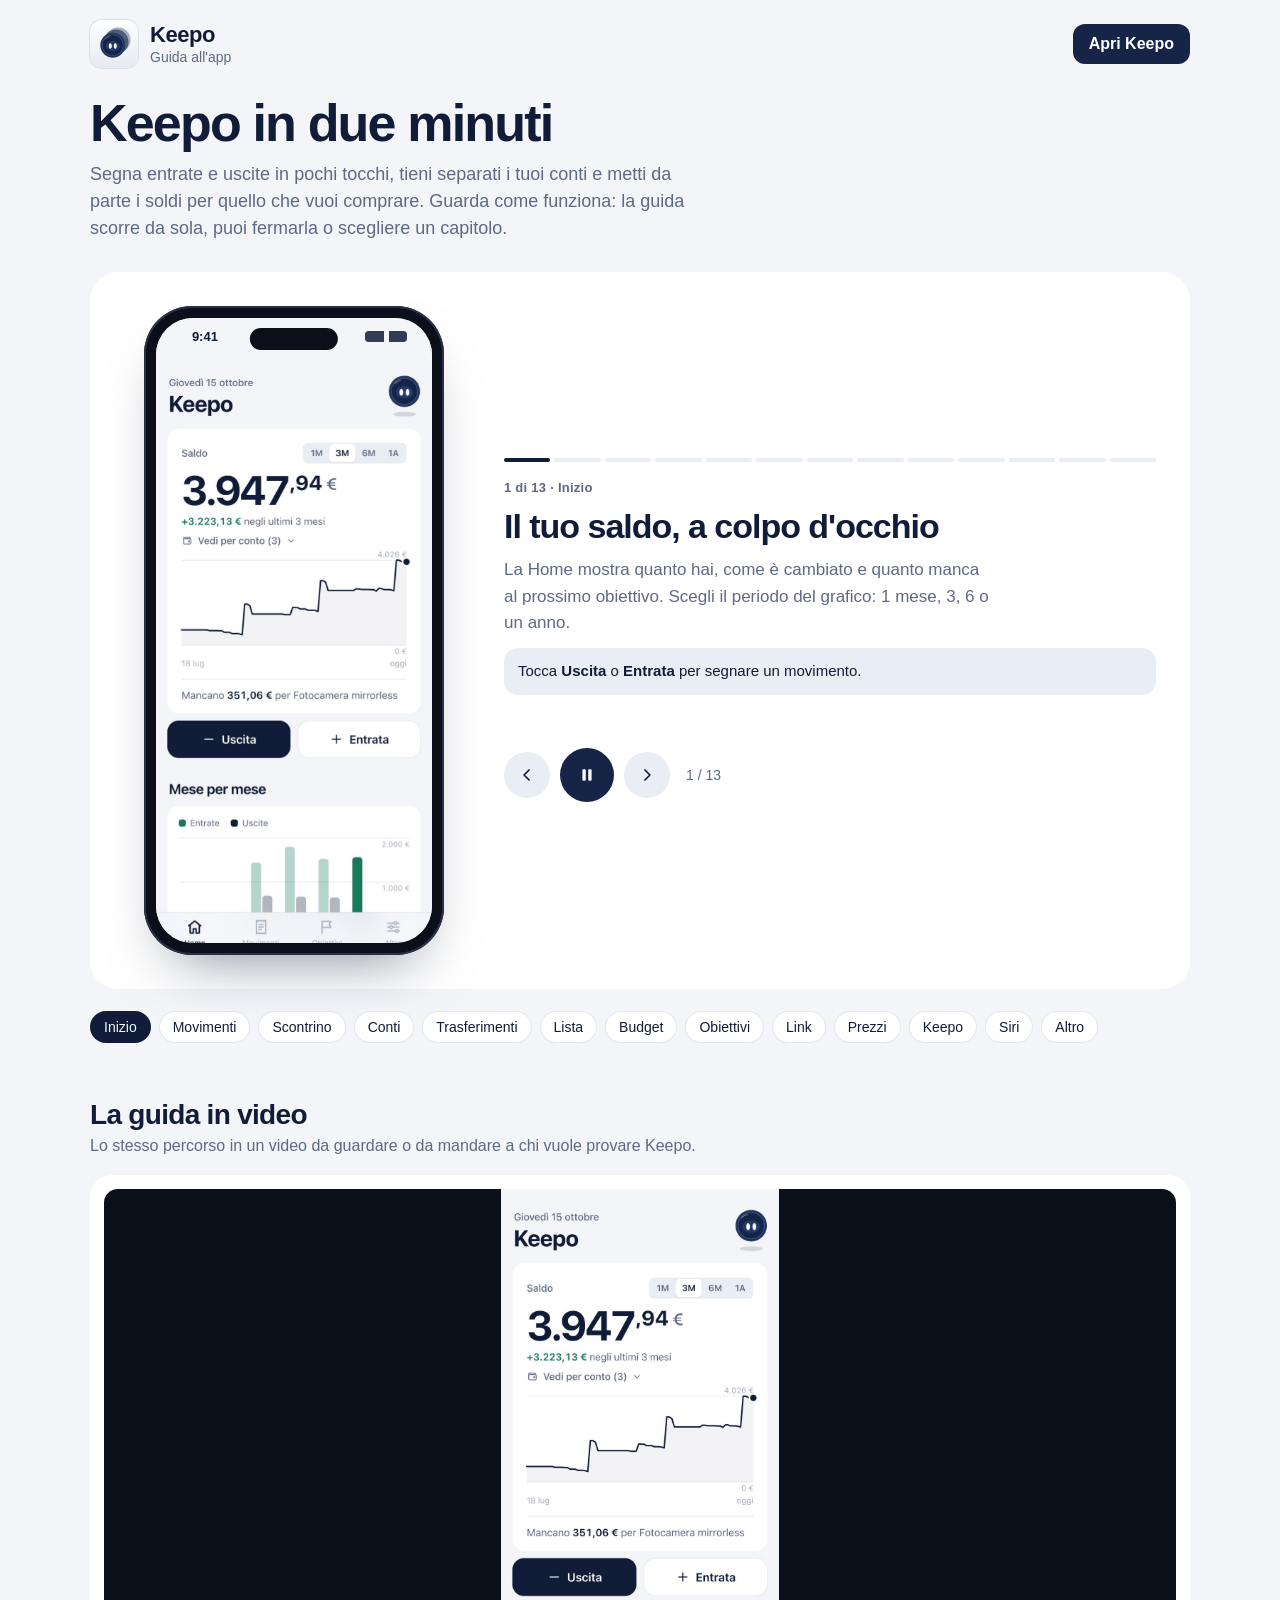
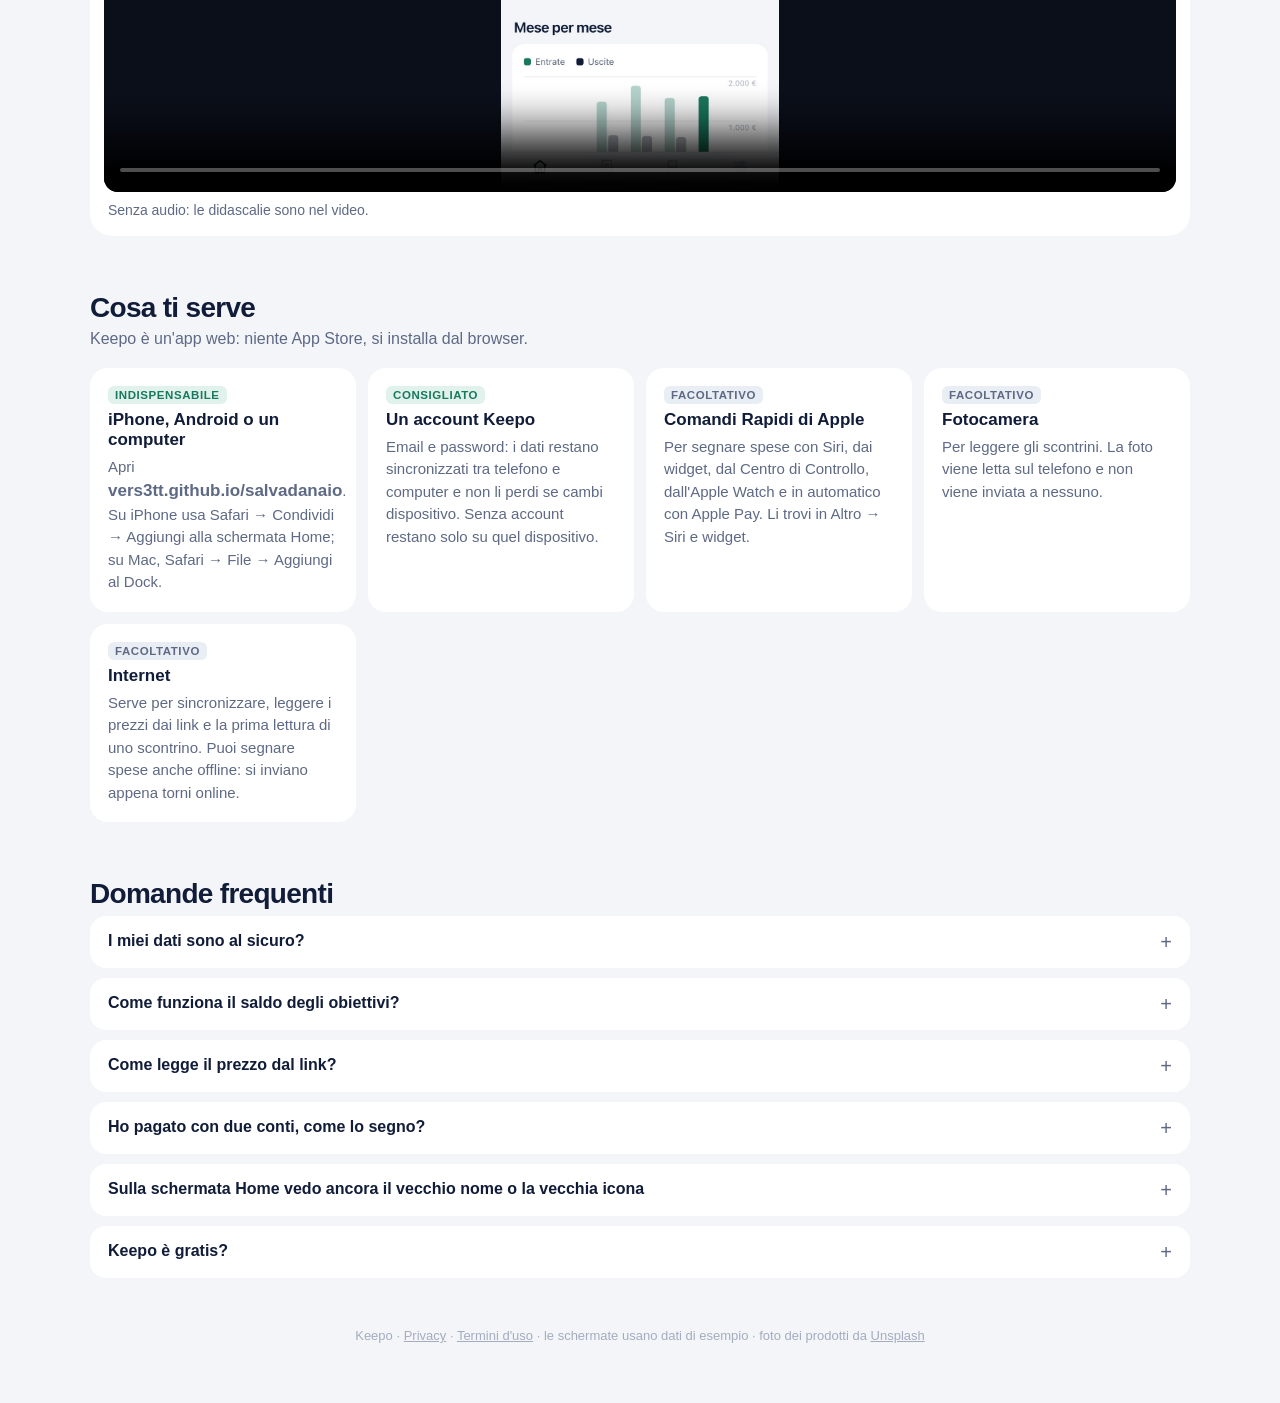
==== guida/index.html @ ecd93422 "Guida all'uso: pagina interattiva e video con schermate reali e foto prodotto scontornate; modalità " ====
<!doctype html>
<html lang="it">
<head>
<meta charset="utf-8">
<meta name="viewport" content="width=device-width,initial-scale=1,viewport-fit=cover">
<title>Guida a Keepo</title>
<meta name="description" content="Come usare Keepo: entrate e uscite in pochi tocchi, conti, obiettivi con il prezzo dal link, Siri e Apple Pay.">
<link rel="icon" type="image/png" href="../icons/icon-192.png">
<link rel="apple-touch-icon" href="../icons/apple-touch-icon.png">
<style>
/* Layout: a "video" player first (phone + caption + chapters), then requirements and FAQ.
   Same palette and type as the app: midnight navy on cool white, SF system font. */
:root{
  --bg:#F3F5F9; --card:#FFFFFF; --fill:#E9EDF4; --line:rgba(16,28,60,.1);
  --ink:#111C38; --ink2:#5E6984; --ink3:#A4ACBF; --navy:#162448; --green:#18795C; --green-soft:#E1F1EB;
  --font:-apple-system,BlinkMacSystemFont,"SF Pro Text","Segoe UI",Roboto,"Helvetica Neue",Arial,sans-serif;
  --font-d:-apple-system,BlinkMacSystemFont,"SF Pro Display","Segoe UI",Roboto,"Helvetica Neue",Arial,sans-serif;
  color-scheme:light;
}
@media (prefers-color-scheme:dark){:root:not([data-theme="light"]){
  --bg:#080D1A; --card:#121A2E; --fill:#1C2640; --line:rgba(200,215,255,.1);
  --ink:#EDF1FA; --ink2:#97A2BC; --ink3:#56617C; --green:#5CCBA3; --green-soft:rgba(92,203,163,.14); color-scheme:dark}}
:root[data-theme="dark"]{--bg:#080D1A;--card:#121A2E;--fill:#1C2640;--line:rgba(200,215,255,.1);--ink:#EDF1FA;--ink2:#97A2BC;--ink3:#56617C;--green:#5CCBA3;--green-soft:rgba(92,203,163,.14);color-scheme:dark}
*{box-sizing:border-box}
html,body{margin:0;background:var(--bg);color:var(--ink);font-family:var(--font);-webkit-font-smoothing:antialiased}
body{padding:calc(env(safe-area-inset-top,0px) + 20px) 16px 60px}
a{color:inherit}
button{font:inherit;color:inherit;border:0;background:none;cursor:pointer;padding:0}
:focus-visible{outline:2px solid var(--ink);outline-offset:3px;border-radius:6px}
.wrap{max-width:1100px;margin:0 auto}

header{display:flex;align-items:center;justify-content:space-between;gap:16px;margin-bottom:28px}
.brand{display:flex;align-items:center;gap:12px}
.brand img{width:48px;height:48px;border-radius:12px;box-shadow:0 0 0 1px var(--line)}
.brand b{display:block;font-family:var(--font-d);font-size:22px;letter-spacing:-.02em}
.brand span{color:var(--ink2);font-size:14px}
.open{background:var(--navy);color:#fff;border-radius:12px;padding:11px 16px;font-weight:600;text-decoration:none;white-space:nowrap}

h1{font-family:var(--font-d);font-size:clamp(32px,6vw,52px);letter-spacing:-.035em;line-height:1.05;margin:0 0 10px;text-wrap:balance}
.lead{color:var(--ink2);font-size:18px;max-width:60ch;margin:0 0 30px;line-height:1.5}

/* player */
.player{display:grid;grid-template-columns:minmax(0,340px) minmax(0,1fr);gap:40px;align-items:center;background:var(--card);border-radius:28px;padding:34px}
@media (max-width:820px){.player{grid-template-columns:1fr;gap:22px;padding:22px 16px}}
.phone{position:relative;width:100%;max-width:300px;margin:0 auto;aspect-ratio:390/844;border-radius:48px;background:#0B0F1A;padding:12px;box-shadow:0 30px 60px -30px rgba(10,20,50,.55),inset 0 0 0 2px #2A3045}
.screen{position:relative;width:100%;height:100%;border-radius:37px;overflow:hidden;background:var(--bg)}
.screen img{position:absolute;top:6%;left:0;width:100%;height:94%;object-fit:cover;object-position:top;opacity:0;transition:opacity .55s ease}
.sbar{position:absolute;top:0;left:0;right:0;height:6%;display:flex;align-items:center;justify-content:space-between;padding:0 9% 0 13%;font:600 13px/1 var(--font);color:#111C38;z-index:2;background:#F3F5F9}
.sbar i{width:42px;height:11px;background:linear-gradient(90deg,#111C38 0 46%,transparent 46% 56%,#111C38 56%);-webkit-mask:linear-gradient(#000 0 0);border-radius:3px;opacity:.85}
.screen img.on{opacity:1;animation:kb 6.5s ease-out both}
@keyframes kb{from{transform:scale(1.035)}to{transform:scale(1)}}
.notch{position:absolute;top:10px;left:50%;transform:translateX(-50%);width:32%;height:22px;border-radius:12px;background:#0B0F1A;z-index:3}
.tap{position:absolute;width:46px;height:46px;margin:-23px 0 0 -23px;border-radius:50%;z-index:4;pointer-events:none;opacity:0}
.tap.on{animation:tap 1.6s ease-out .9s 2}
.tap::before,.tap::after{content:"";position:absolute;inset:0;border-radius:50%}
.tap::before{background:rgba(255,255,255,.55);box-shadow:0 0 0 2px rgba(17,28,56,.65)}
.tap::after{box-shadow:0 0 0 2px rgba(17,28,56,.5);animation:inherit;animation-name:ring}
@keyframes tap{0%{opacity:0;transform:scale(1.4)}20%{opacity:1;transform:scale(.85)}55%{opacity:1;transform:scale(1)}100%{opacity:0;transform:scale(1)}}
@keyframes ring{0%,20%{transform:scale(1);opacity:0}40%{opacity:.9}100%{transform:scale(2.2);opacity:0}}

.side{display:grid;gap:18px;min-width:0}
.step-n{font-size:13px;font-weight:600;color:var(--ink2);letter-spacing:.02em}
.side h2{font-family:var(--font-d);font-size:clamp(24px,3.4vw,34px);letter-spacing:-.03em;margin:0;line-height:1.12;text-wrap:balance}
.side p{margin:0;color:var(--ink2);font-size:17px;line-height:1.55;max-width:52ch}
.side .how{background:var(--fill);border-radius:14px;padding:12px 14px;font-size:15px;color:var(--ink);line-height:1.5}
.side .how b{font-weight:600}
.caption{display:grid;gap:12px;min-height:250px;align-content:start}
.caption.fade{animation:cap .45s ease}
@keyframes cap{from{opacity:0;transform:translateY(8px)}}
.bars{display:grid;grid-auto-flow:column;gap:4px}
.bars button{height:4px;border-radius:2px;background:var(--fill);overflow:hidden;position:relative}
.bars button i{position:absolute;inset:0;background:var(--ink);transform-origin:left;transform:scaleX(0)}
.bars button.done i{transform:scaleX(1)}
.bars button.cur i{animation:fill var(--dur) linear forwards}
.paused .bars button.cur i{animation-play-state:paused}
@keyframes fill{to{transform:scaleX(1)}}
.ctrls{display:flex;gap:10px;align-items:center}
.ctrl{width:46px;height:46px;border-radius:50%;background:var(--fill);display:grid;place-items:center}
.ctrl.play{background:var(--navy);color:#fff;width:54px;height:54px}
.ctrl svg{width:20px;height:20px}
.ctrls span{color:var(--ink2);font-size:14px;margin-left:6px}

.chapters{display:flex;gap:8px;flex-wrap:wrap;margin-top:22px}
.chapters button{background:var(--card);border-radius:999px;padding:8px 14px;font-size:14px;font-weight:500;box-shadow:inset 0 0 0 1px var(--line)}
.chapters button[aria-current="true"]{background:var(--ink);color:var(--bg);box-shadow:none}

section{margin-top:56px}
section h3{font-family:var(--font-d);font-size:28px;letter-spacing:-.025em;margin:0 0 6px}
section .sub{color:var(--ink2);margin:0 0 20px;font-size:16px}
.needs{display:grid;grid-template-columns:repeat(auto-fill,minmax(240px,1fr));gap:12px}
.need{background:var(--card);border-radius:18px;padding:18px;display:grid;gap:6px;align-content:start}
.need .tag{justify-self:start;font-size:11.5px;font-weight:700;letter-spacing:.05em;text-transform:uppercase;color:var(--ink2);background:var(--fill);border-radius:6px;padding:3px 7px}
.need .tag.ok{color:var(--green);background:var(--green-soft)}
.need b{font-size:17px}
.need p{margin:0;color:var(--ink2);font-size:15px;line-height:1.5}
.video{background:var(--card);border-radius:22px;padding:14px;display:grid;gap:10px}
.video video{width:100%;border-radius:14px;background:#0B0F1A;aspect-ratio:16/9}
.video p{margin:0 4px 4px;color:var(--ink2);font-size:14px}
details{background:var(--card);border-radius:16px;padding:16px 18px;margin-bottom:10px}
summary{cursor:pointer;font-weight:600;font-size:16px;list-style:none;display:flex;justify-content:space-between;gap:12px}
summary::after{content:"+";color:var(--ink2);font-weight:400;font-size:20px;line-height:1}
details[open] summary::after{content:"−"}
details p{margin:10px 0 0;color:var(--ink2);line-height:1.55;font-size:15.5px}
footer{margin-top:50px;color:var(--ink3);font-size:13px;text-align:center}
@media (prefers-reduced-motion:reduce){.screen img.on,.tap.on,.caption.fade{animation:none}.bars button.cur i{animation:none;transform:scaleX(1)}}
</style>
</head>
<body>
<div class="wrap">
  <header>
    <div class="brand"><img src="../icons/icon-192.png" alt=""><div><b>Keepo</b><span>Guida all'app</span></div></div>
    <a class="open" href="../">Apri Keepo</a>
  </header>

  <h1>Keepo in due minuti</h1>
  <p class="lead">Segna entrate e uscite in pochi tocchi, tieni separati i tuoi conti e metti da parte i soldi per quello che vuoi comprare. Guarda come funziona: la guida scorre da sola, puoi fermarla o scegliere un capitolo.</p>

  <div class="player" id="player">
    <div class="phone" aria-hidden="true"><div class="screen" id="screen"><div class="sbar"><span>9:41</span><i></i></div><div class="notch"></div><span class="tap" id="tap"></span></div></div>
    <div class="side">
      <div class="bars" id="bars"></div>
      <div class="caption" id="caption" aria-live="polite"></div>
      <div class="ctrls">
        <button class="ctrl" id="prev" aria-label="Passo precedente"><svg viewBox="0 0 24 24" fill="none" stroke="currentColor" stroke-width="2" stroke-linecap="round" stroke-linejoin="round"><path d="m14.5 6-6 6 6 6"/></svg></button>
        <button class="ctrl play" id="play" aria-label="Pausa"></button>
        <button class="ctrl" id="next" aria-label="Passo successivo"><svg viewBox="0 0 24 24" fill="none" stroke="currentColor" stroke-width="2" stroke-linecap="round" stroke-linejoin="round"><path d="m9.5 6 6 6-6 6"/></svg></button>
        <span id="count"></span>
      </div>
    </div>
  </div>
  <div class="chapters" id="chapters"></div>

  <section id="video-sec" hidden>
    <h3>La guida in video</h3>
    <p class="sub">Lo stesso percorso in un video da guardare o da mandare a chi vuole provare Keepo.</p>
    <div class="video"><video id="video" controls preload="metadata" playsinline poster="img/home.jpg"></video><p>Senza audio: le didascalie sono nel video.</p></div>
  </section>

  <section>
    <h3>Cosa ti serve</h3>
    <p class="sub">Keepo è un'app web: niente App Store, si installa dal browser.</p>
    <div class="needs">
      <div class="need"><span class="tag ok">Indispensabile</span><b>iPhone, Android o un computer</b><p>Apri <b>vers3tt.github.io/salvadanaio</b>. Su iPhone usa Safari → Condividi → Aggiungi alla schermata Home; su Mac, Safari → File → Aggiungi al Dock.</p></div>
      <div class="need"><span class="tag ok">Consigliato</span><b>Un account Keepo</b><p>Email e password: i dati restano sincronizzati tra telefono e computer e non li perdi se cambi dispositivo. Senza account restano solo su quel dispositivo.</p></div>
      <div class="need"><span class="tag">Facoltativo</span><b>Comandi Rapidi di Apple</b><p>Per segnare spese con Siri, dai widget, dal Centro di Controllo, dall'Apple Watch e in automatico con Apple Pay. Li trovi in Altro → Siri e widget.</p></div>
      <div class="need"><span class="tag">Facoltativo</span><b>Fotocamera</b><p>Per leggere gli scontrini. La foto viene letta sul telefono e non viene inviata a nessuno.</p></div>
      <div class="need"><span class="tag">Facoltativo</span><b>Internet</b><p>Serve per sincronizzare, leggere i prezzi dai link e la prima lettura di uno scontrino. Puoi segnare spese anche offline: si inviano appena torni online.</p></div>
    </div>
  </section>

  <section>
    <h3>Domande frequenti</h3>
    <details><summary>I miei dati sono al sicuro?</summary><p>Ogni account vede solo i propri dati: le regole del database lo impediscono a chiunque altro. Keepo non si collega alla tua banca e non chiede dati della carta. Puoi esportare un backup o eliminare l'account in qualsiasi momento da Altro.</p></details>
    <details><summary>Come funziona il saldo degli obiettivi?</summary><p>Tutto il saldo conta per ogni obiettivo: se hai 300 € e un obiettivo da 279 €, è raggiunto. Quando premi "L'ho comprato" Keepo segna l'uscita (anche divisa tra più conti) e gli altri obiettivi si aggiornano.</p></details>
    <details><summary>Come legge il prezzo dal link?</summary><p>Quando incolli il link di un prodotto Keepo apre la pagina e legge prezzo, nome e foto. Poi la ricontrolla ogni mattina e costruisce il grafico: ti dice quando il prezzo è il più basso visto. Alcuni siti bloccano la lettura automatica: in quel caso lo scrivi tu.</p></details>
    <details><summary>Ho pagato con due conti, come lo segno?</summary><p>Apri il movimento e tocca "Dividi tra più conti": scrivi quanto è uscito da ogni conto, il resto va da solo senza conto. Per spostare soldi tra conti (es. una ricarica di Hype) usa "Sposta tra conti": non conta come entrata o uscita.</p></details>
    <details><summary>Sulla schermata Home vedo ancora il vecchio nome o la vecchia icona</summary><p>iOS non aggiorna nome e icona delle app web. Elimina l'app dalla schermata Home e aggiungila di nuovo da Safari: se hai un account, i dati restano.</p></details>
    <details><summary>Keepo è gratis?</summary><p>Sì. In futuro alcune funzioni avanzate, come il collegamento automatico dei conti bancari, potrebbero far parte di un abbonamento Premium facoltativo. Quello che usi oggi resta gratuito.</p></details>
  </section>

  <footer>Keepo · <a href="../privacy.html">Privacy</a> · <a href="../termini.html">Termini d'uso</a> · le schermate usano dati di esempio · foto dei prodotti da <a href="https://unsplash.com/it/licenza">Unsplash</a></footer>
</div>

<script>
(() => {
  // x,y = where the tap animation points, in % of the screen (null = no tap)
  const STEPS = [
    { img: "home", ch: "Inizio", t: "Il tuo saldo, a colpo d'occhio", d: "La Home mostra quanto hai, come è cambiato e quanto manca al prossimo obiettivo. Scegli il periodo del grafico: 1 mese, 3, 6 o un anno.", how: "Tocca <b>Uscita</b> o <b>Entrata</b> per segnare un movimento.", x: 27, y: 64 },
    { img: "uscita", ch: "Movimenti", t: "Una spesa in tre tocchi", d: "Scrivi l'importo con il tastierino, scegli la categoria e il conto. Keepo ti dice anche quanto lavoro ti costa.", how: "Importo → <b>categoria</b> → <b>Aggiungi uscita</b>. Con <b>Ripeti</b> la rendi mensile (affitto, abbonamenti).", x: 12, y: 33.5 },
    { img: "scontrino", ch: "Scontrino", t: "Oppure fotografa lo scontrino", d: "Keepo legge totale, negozio, data e indovina la categoria. La lettura avviene sul telefono: la foto non va da nessuna parte.", how: "Nel pannello del movimento tocca <b>Scontrino</b>, in alto a destra.", x: 86, y: 5.5 },
    { img: "conti", ch: "Conti", t: "Ogni conto con il suo saldo", d: "Conto corrente, Hype, Revolut, contanti: assegna ogni movimento a un conto e vedi quanto c'è su ognuno.", how: "In Home tocca <b>Vedi per conto</b>. I conti si creano in Altro → <b>Conti</b>.", x: 22, y: 31 },
    { img: "trasferimento", ch: "Trasferimenti", t: "Sposta soldi tra conti", d: "Una ricarica da conto corrente a Hype non è né un'entrata né un'uscita: il totale non cambia e i grafici restano puliti.", how: "Vedi per conto → <b>Sposta tra conti</b>. Se un acquisto l'hai pagato con due conti, aprilo e tocca <b>Dividi tra più conti</b>.", x: null },
    { img: "movimenti", ch: "Lista", t: "Tutto in ordine, mese per mese", d: "Cerca per nota o categoria, filtra entrate, uscite e singoli conti. Tocca un movimento per modificarlo.", how: "Scheda <b>Movimenti</b>, in basso.", x: 77, y: 27 },
    { img: "budget", ch: "Budget", t: "Dove vanno i soldi", d: "Le spese del mese divise per categoria. Con un budget Keepo ti avvisa all'80% e quando lo superi.", how: "Tocca <b>Budget</b> per impostare un tetto di spesa al mese.", x: 50, y: 46 },
    { img: "obiettivi", ch: "Obiettivi", t: "Metti da parte per ciò che vuoi", d: "Ogni obiettivo si confronta con tutto il tuo saldo. Vedi la percentuale, quanto ti costa in giorni di lavoro e la data da rispettare.", how: "Scheda <b>Obiettivi</b> → <b>+</b>.", x: 24, y: 20 },
    { img: "nuovoobiettivo", ch: "Link", t: "Incolla il link, al resto pensa Keepo", d: "Da Amazon e da molti negozi Keepo legge prezzo, nome e foto del prodotto. Tu controlli e salvi.", how: "Nuovo obiettivo → incolla il <b>link al prodotto</b>.", x: 50, y: 35 },
    { img: "prezzo", ch: "Prezzi", t: "Compra al momento giusto", d: "Ogni mattina Keepo ricontrolla il prezzo e disegna il grafico: ti dice quando è il più basso visto o se conviene aspettare.", how: "Apri l'obiettivo e guarda il riquadro <b>Prezzo</b>. Con <b>L'ho comprato</b> segni l'acquisto.", x: 62, y: 45 },
    { img: "keepo", ch: "Keepo", t: "Keepo ti tiene d'occhio", d: "La moneta in alto ti dice le cose importanti: budget quasi finiti, prezzi in calo, quanto manca a un obiettivo, i pagamenti in arrivo.", how: "Tocca <b>Keepo</b>, poi il fumetto per il messaggio successivo.", x: 89, y: 6 },
    { img: "siri", ch: "Siri", t: "Con Siri, i widget e Apple Pay", d: "\"Ehi Siri, Uscita Keepo\", un widget sulla schermata Home, il Centro di Controllo, l'Apple Watch. E ogni pagamento Apple Pay segnato da solo.", how: "Altro → <b>Siri, widget e Comandi Rapidi</b>: genera il codice e aggiungi i comandi.", x: 50, y: 34.5 },
    { img: "altro", ch: "Altro", t: "Il resto è in Altro", d: "Conti, budget, movimenti ricorrenti, quanto ti costa davvero, backup e le novità in arrivo: tocca Mi interessa su quelle che vuoi.", how: "Scheda <b>Altro</b>, in basso a destra.", x: null }
  ];
  const DUR = 7000;
  const $ = s => document.querySelector(s);
  const screen = $("#screen"), tap = $("#tap"), bars = $("#bars"), cap = $("#caption"), player = $("#player");
  let i = 0, playing = !matchMedia("(prefers-reduced-motion: reduce)").matches, timer = null, started = 0, elapsed = 0;

  STEPS.forEach((s, k) => {
    const im = new Image(); im.src = `img/${s.img}.jpg`; im.alt = ""; im.decoding = "async"; screen.insertBefore(im, tap); s.el = im;
    bars.insertAdjacentHTML("beforeend", `<button aria-label="Passo ${k + 1}: ${s.t}"><i></i></button>`);
  });
  $("#chapters").innerHTML = STEPS.map((s, k) => `<button data-k="${k}">${s.ch}</button>`).join("");
  document.documentElement.style.setProperty("--dur", DUR + "ms");

  const icons = { play: '<svg viewBox="0 0 24 24" fill="currentColor"><path d="M8 5.5v13l11-6.5z"/></svg>', pause: '<svg viewBox="0 0 24 24" fill="currentColor"><rect x="6.5" y="5" width="4" height="14" rx="1.2"/><rect x="13.5" y="5" width="4" height="14" rx="1.2"/></svg>' };
  function show(k, fromUser) {
    i = (k + STEPS.length) % STEPS.length; const s = STEPS[i];
    STEPS.forEach((x, n) => x.el.classList.toggle("on", n === i));
    [...bars.children].forEach((b, n) => { b.className = n < i ? "done" : n === i ? "cur" : ""; const c = b.firstChild; c.style.animation = "none"; void c.offsetWidth; c.style.animation = ""; });
    tap.classList.remove("on");
    if (s.x != null) { tap.style.left = s.x + "%"; tap.style.top = s.y + "%"; void tap.offsetWidth; tap.classList.add("on"); }
    cap.innerHTML = `<span class="step-n">${i + 1} di ${STEPS.length} · ${s.ch}</span><h2>${s.t}</h2><p>${s.d}</p><div class="how">${s.how}</div>`;
    cap.classList.remove("fade"); void cap.offsetWidth; cap.classList.add("fade");
    $("#count").textContent = `${i + 1} / ${STEPS.length}`;
    document.querySelectorAll("#chapters button").forEach((b, n) => b.setAttribute("aria-current", n === i));
    elapsed = 0; schedule();
  }
  function schedule() {
    clearTimeout(timer);
    if (!playing) return;
    started = Date.now();
    timer = setTimeout(() => show(i + 1), DUR - elapsed);
  }
  function setPlaying(p) {
    if (!p && playing) elapsed += Date.now() - started;
    playing = p; player.classList.toggle("paused", !p);
    $("#play").innerHTML = p ? icons.pause : icons.play; $("#play").setAttribute("aria-label", p ? "Pausa" : "Riproduci");
    schedule();
  }
  $("#play").onclick = () => setPlaying(!playing);
  $("#next").onclick = () => show(i + 1, true);
  $("#prev").onclick = () => show(i - 1, true);
  bars.onclick = e => { const b = e.target.closest("button"); if (b) show([...bars.children].indexOf(b), true); };
  $("#chapters").onclick = e => { const b = e.target.closest("[data-k]"); if (b) { show(+b.dataset.k, true); player.scrollIntoView({ behavior: "smooth", block: "center" }); } };
  document.addEventListener("keydown", e => { if (e.key === "ArrowRight") show(i + 1, true); if (e.key === "ArrowLeft") show(i - 1, true); if (e.key === " " && e.target === document.body) { e.preventDefault(); setPlaying(!playing); } });
  document.addEventListener("visibilitychange", () => { if (document.hidden && playing) setPlaying(false); });
  setPlaying(playing); show(0);

  // the MP4 version, when it is published next to this page
  fetch("keepo-guida.mp4", { method: "HEAD" }).then(r => { if (r.ok) { $("#video").src = "keepo-guida.mp4"; $("#video-sec").hidden = false; } }).catch(() => {});
})();
</script>
</body>
</html>
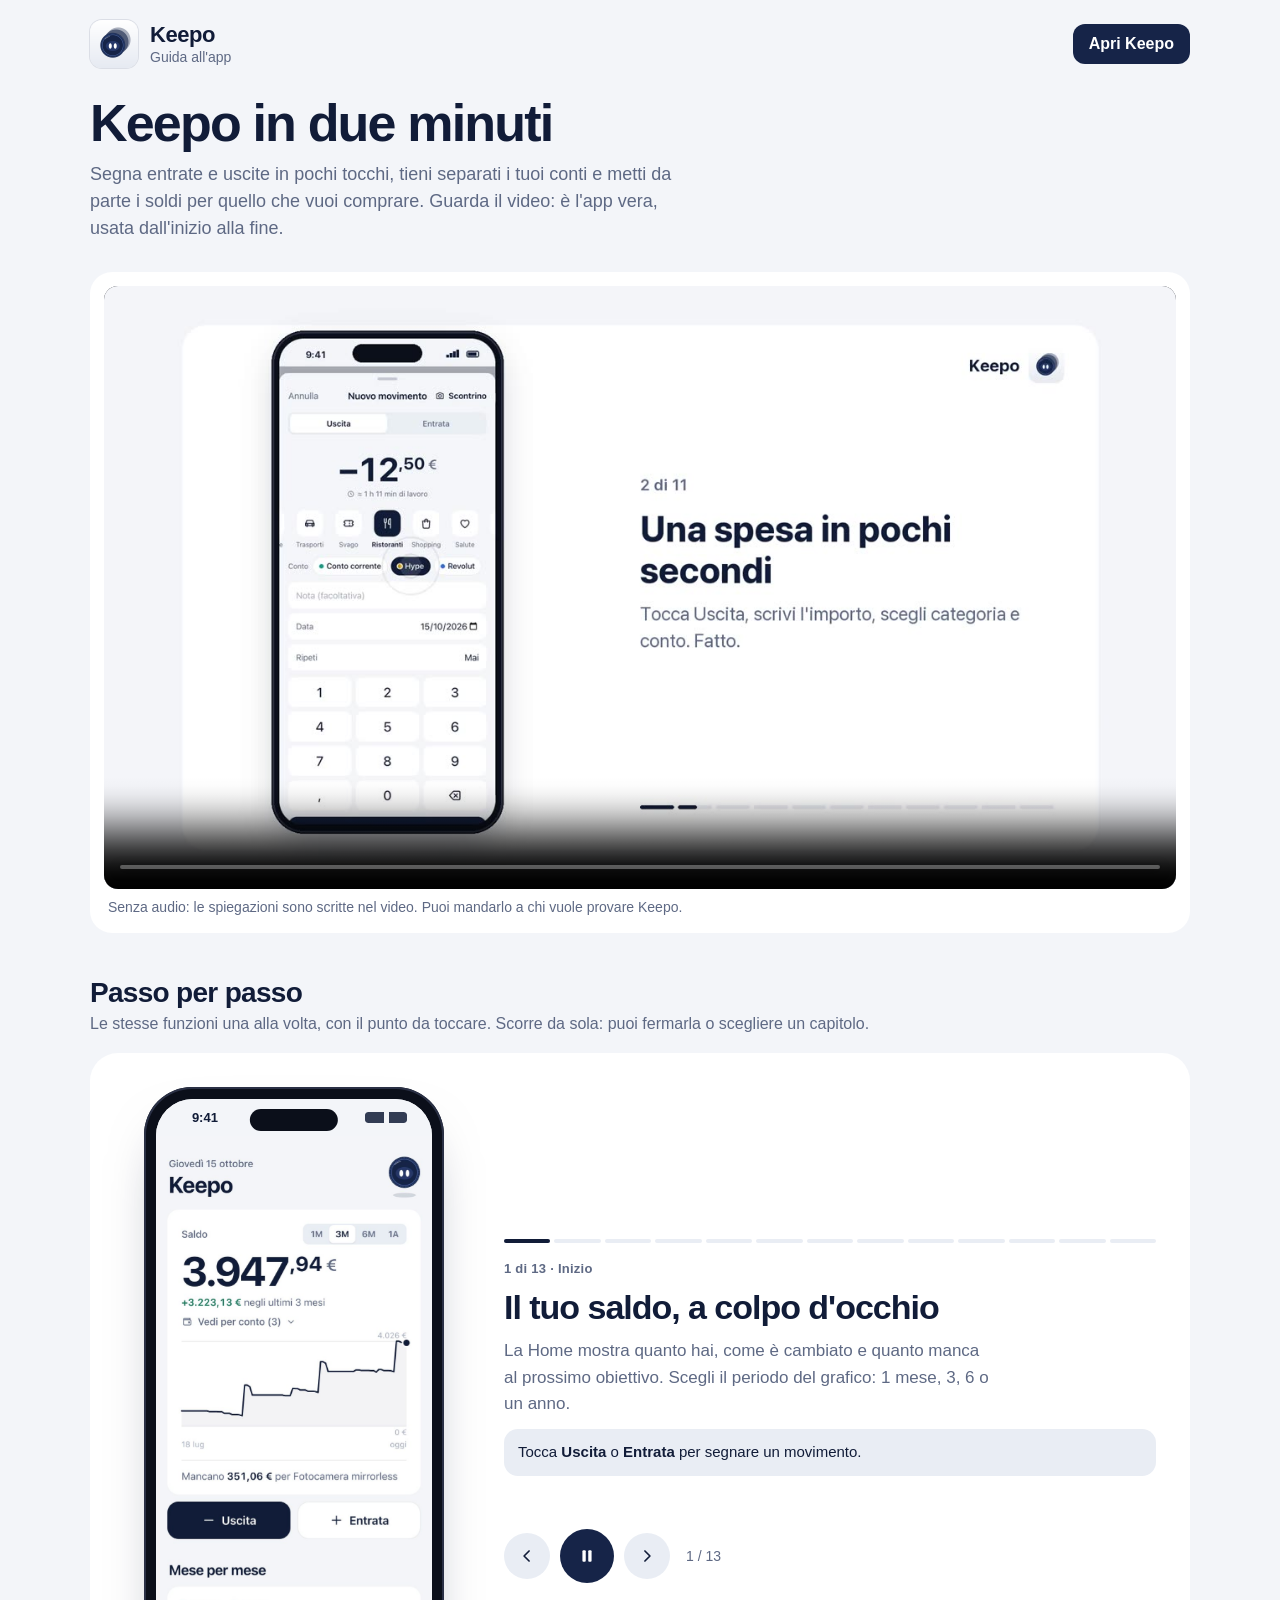
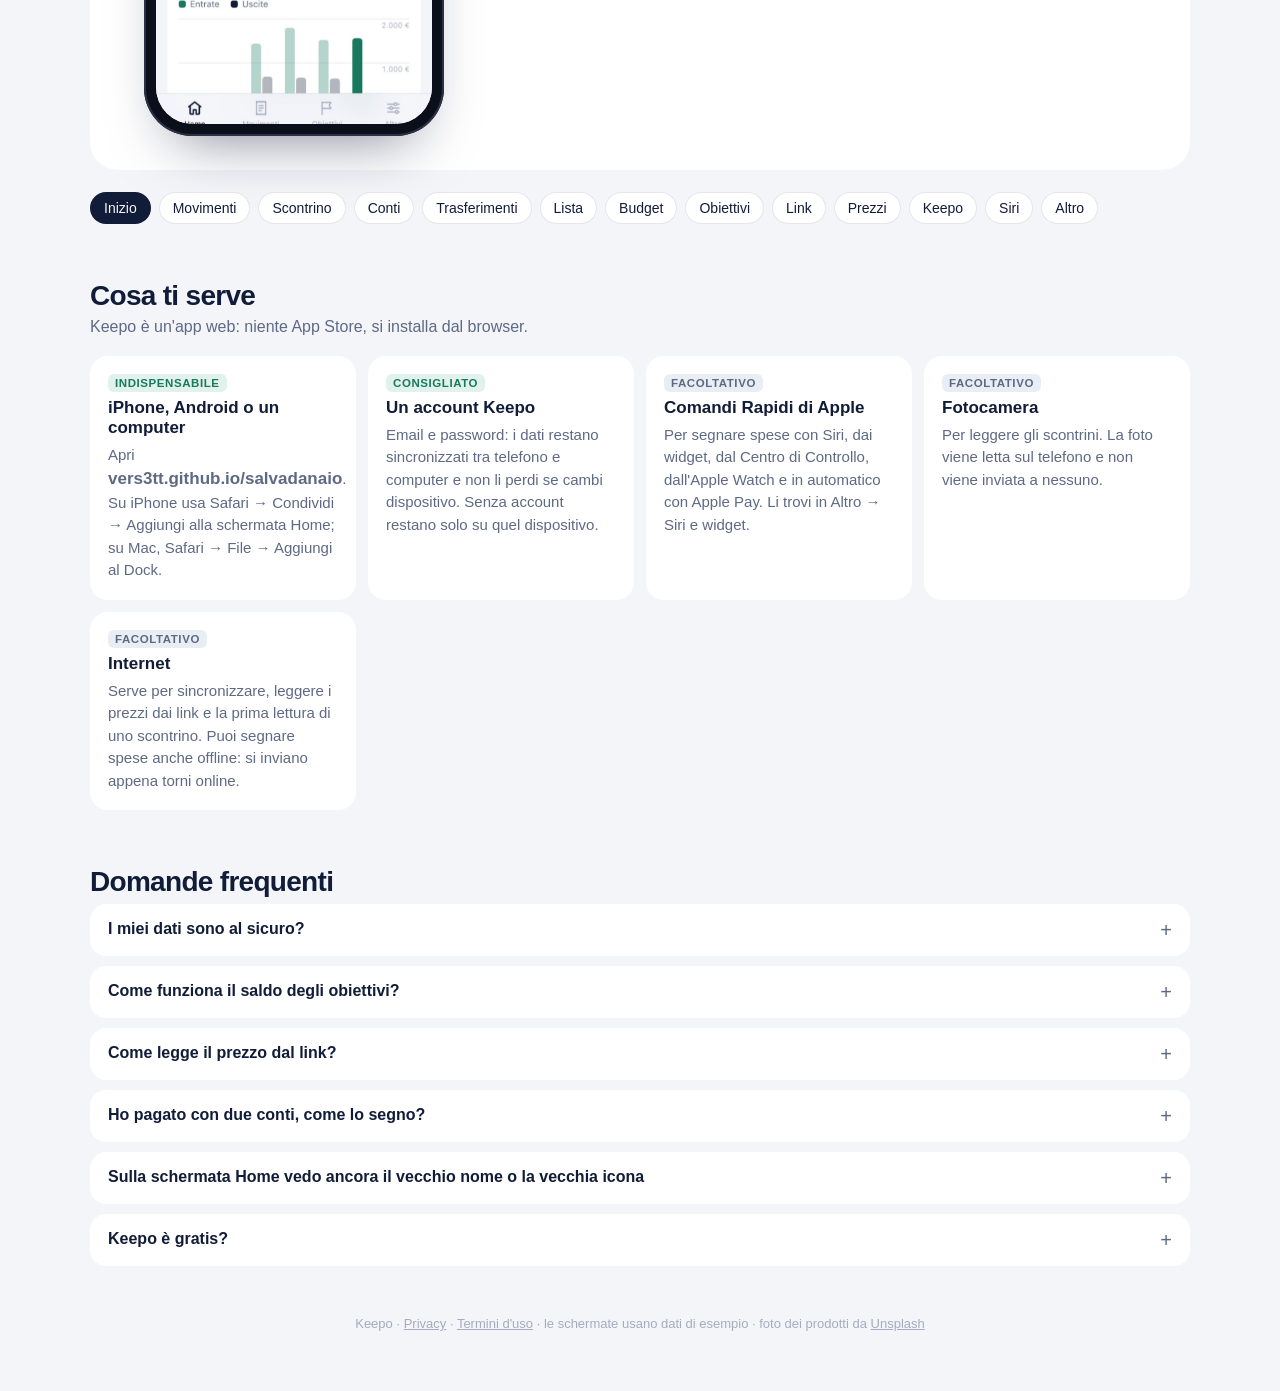
==== commit 39cb535b: "Video guida: registrazione continua dell'app vera (tocchi, digitazione, scorrimenti) al posto delle " ====
--- a/guida/index.html
+++ b/guida/index.html
@@ -8,7 +8,7 @@
 <link rel="icon" type="image/png" href="../icons/icon-192.png">
 <link rel="apple-touch-icon" href="../icons/apple-touch-icon.png">
 <style>
-/* Layout: a "video" player first (phone + caption + chapters), then requirements and FAQ.
+/* Layout: the recorded video first, then a step-by-step player (phone + caption + chapters), then requirements and FAQ.
    Same palette and type as the app: midnight navy on cool white, SF system font. */
 :root{
   --bg:#F3F5F9; --card:#FFFFFF; --fill:#E9EDF4; --line:rgba(16,28,60,.1);
@@ -113,7 +113,16 @@
   </header>
 
   <h1>Keepo in due minuti</h1>
-  <p class="lead">Segna entrate e uscite in pochi tocchi, tieni separati i tuoi conti e metti da parte i soldi per quello che vuoi comprare. Guarda come funziona: la guida scorre da sola, puoi fermarla o scegliere un capitolo.</p>
+  <p class="lead">Segna entrate e uscite in pochi tocchi, tieni separati i tuoi conti e metti da parte i soldi per quello che vuoi comprare. Guarda il video: è l'app vera, usata dall'inizio alla fine.</p>
+
+  <section id="video-sec" style="margin-top:0">
+    <div class="video"><video id="video" src="keepo-guida.mp4" controls preload="metadata" playsinline poster="img/video-poster.jpg"></video><p>Senza audio: le spiegazioni sono scritte nel video. Puoi mandarlo a chi vuole provare Keepo.</p></div>
+  </section>
+
+  <section style="margin-top:44px">
+    <h3>Passo per passo</h3>
+    <p class="sub">Le stesse funzioni una alla volta, con il punto da toccare. Scorre da sola: puoi fermarla o scegliere un capitolo.</p>
+  </section>
 
   <div class="player" id="player">
     <div class="phone" aria-hidden="true"><div class="screen" id="screen"><div class="sbar"><span>9:41</span><i></i></div><div class="notch"></div><span class="tap" id="tap"></span></div></div>
@@ -129,12 +138,6 @@
     </div>
   </div>
   <div class="chapters" id="chapters"></div>
-
-  <section id="video-sec" hidden>
-    <h3>La guida in video</h3>
-    <p class="sub">Lo stesso percorso in un video da guardare o da mandare a chi vuole provare Keepo.</p>
-    <div class="video"><video id="video" controls preload="metadata" playsinline poster="img/home.jpg"></video><p>Senza audio: le didascalie sono nel video.</p></div>
-  </section>
 
   <section>
     <h3>Cosa ti serve</h3>
@@ -226,7 +229,6 @@
   setPlaying(playing); show(0);
 
   // the MP4 version, when it is published next to this page
-  fetch("keepo-guida.mp4", { method: "HEAD" }).then(r => { if (r.ok) { $("#video").src = "keepo-guida.mp4"; $("#video-sec").hidden = false; } }).catch(() => {});
 })();
 </script>
 </body>
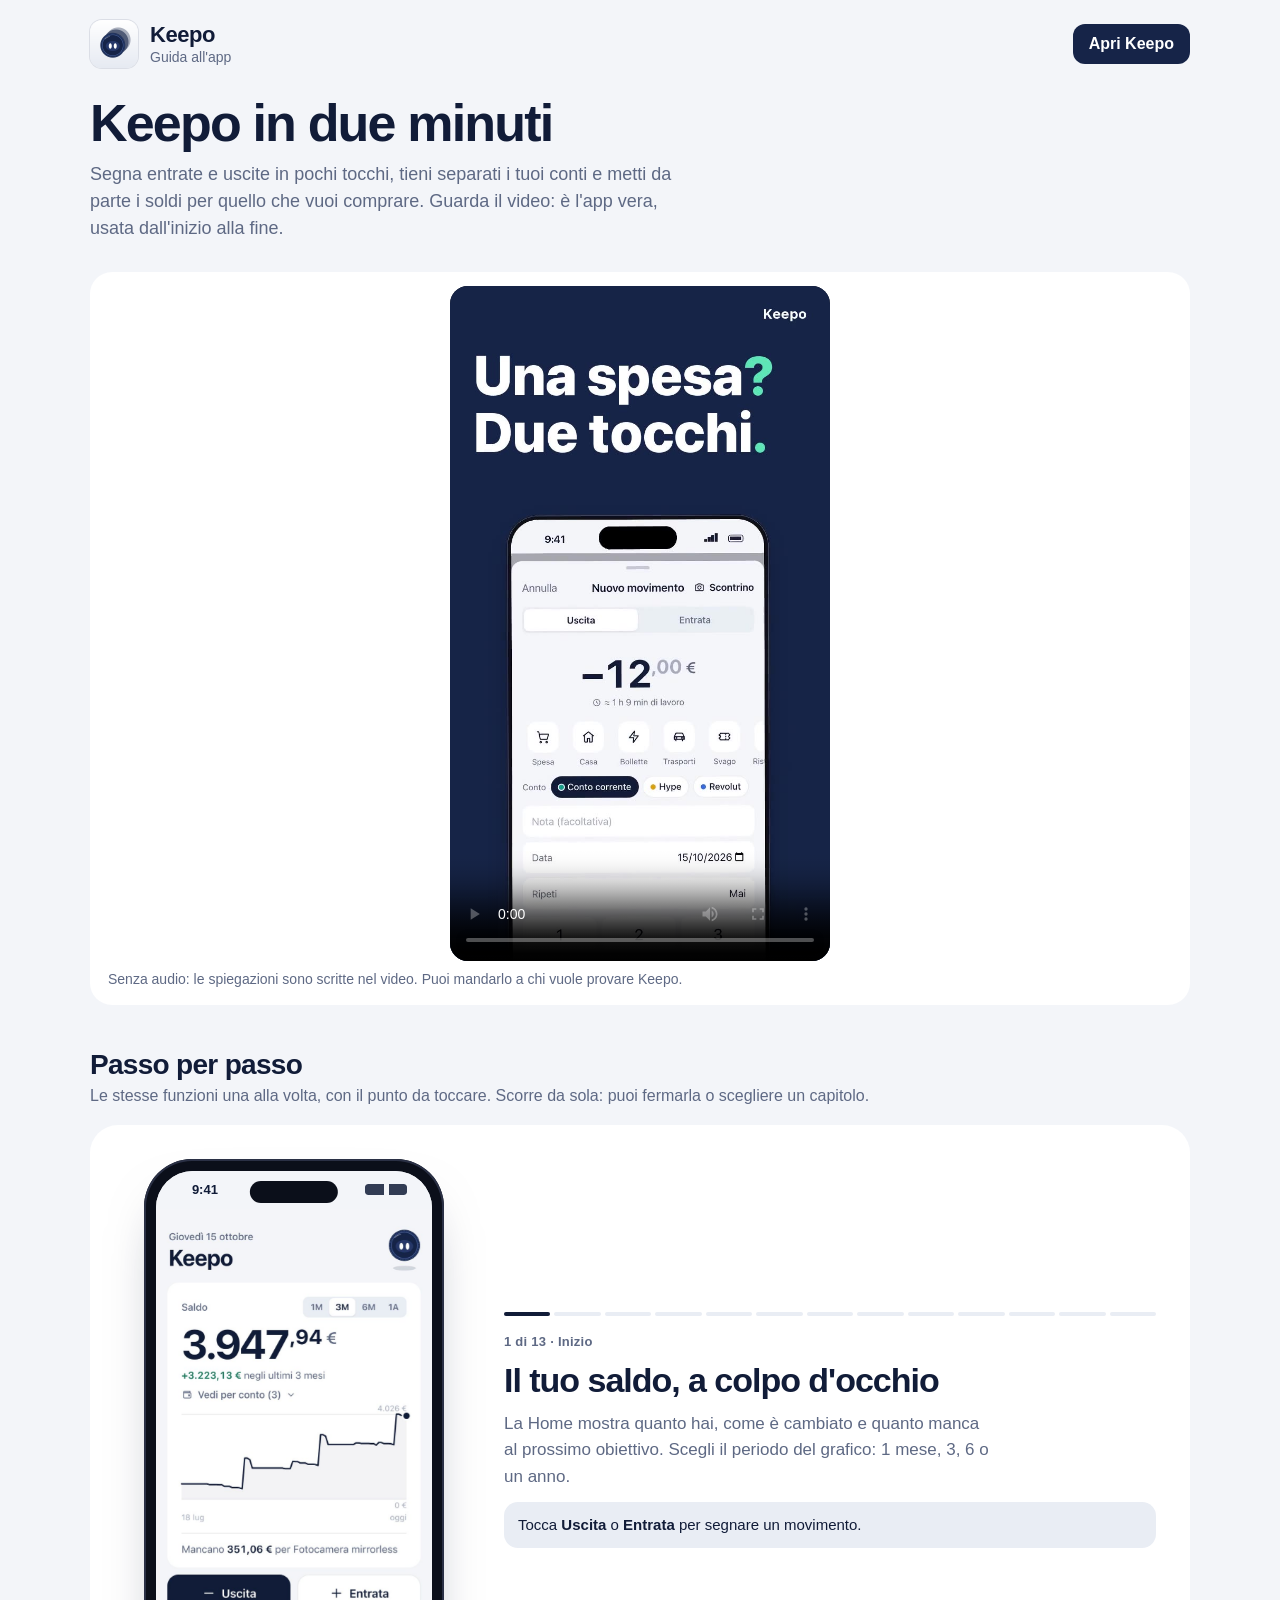
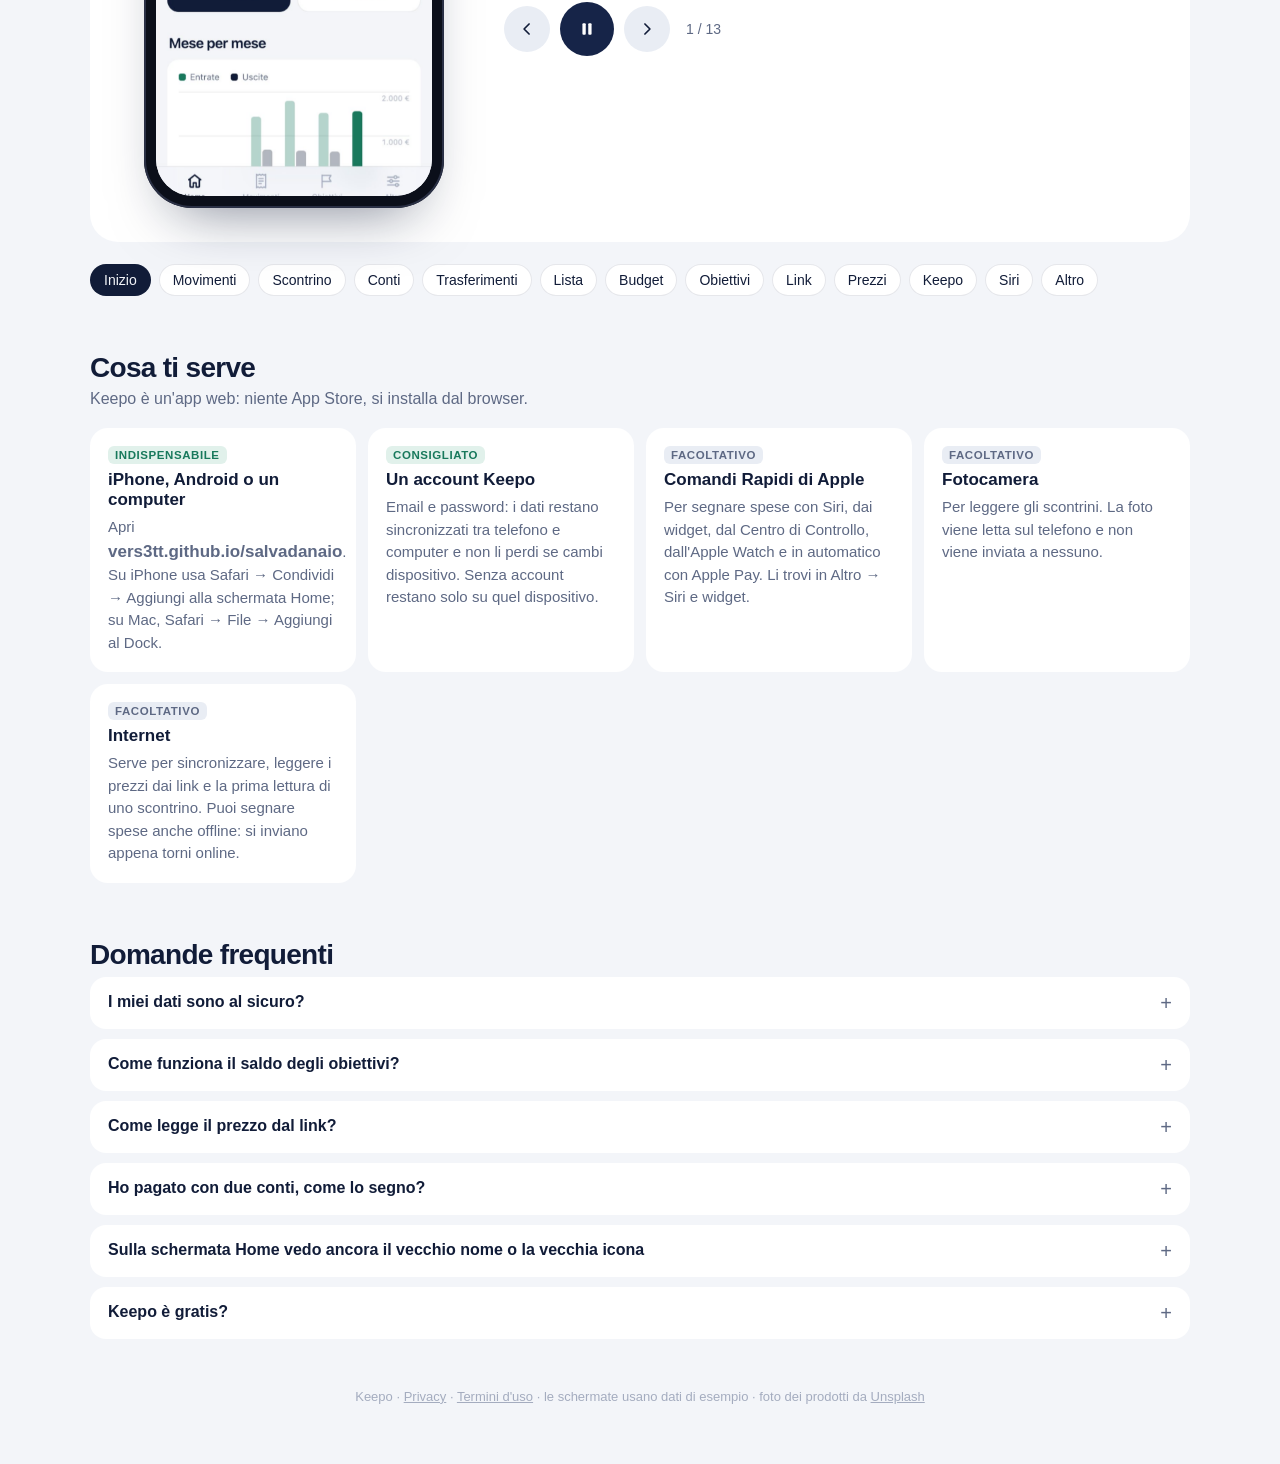
==== commit a6d47f05: "Video della guida rifatto nello stesso stile delle clip: verticale, scritte animate, telecamera che " ====
--- a/guida/index.html
+++ b/guida/index.html
@@ -94,7 +94,7 @@
 .need b{font-size:17px}
 .need p{margin:0;color:var(--ink2);font-size:15px;line-height:1.5}
 .video{background:var(--card);border-radius:22px;padding:14px;display:grid;gap:10px}
-.video video{width:100%;border-radius:14px;background:#0B0F1A;aspect-ratio:16/9}
+.video video{display:block;margin:0 auto;width:min(380px,100%);border-radius:18px;background:#0B0F1A;aspect-ratio:9/16}
 .video p{margin:0 4px 4px;color:var(--ink2);font-size:14px}
 details{background:var(--card);border-radius:16px;padding:16px 18px;margin-bottom:10px}
 summary{cursor:pointer;font-weight:600;font-size:16px;list-style:none;display:flex;justify-content:space-between;gap:12px}
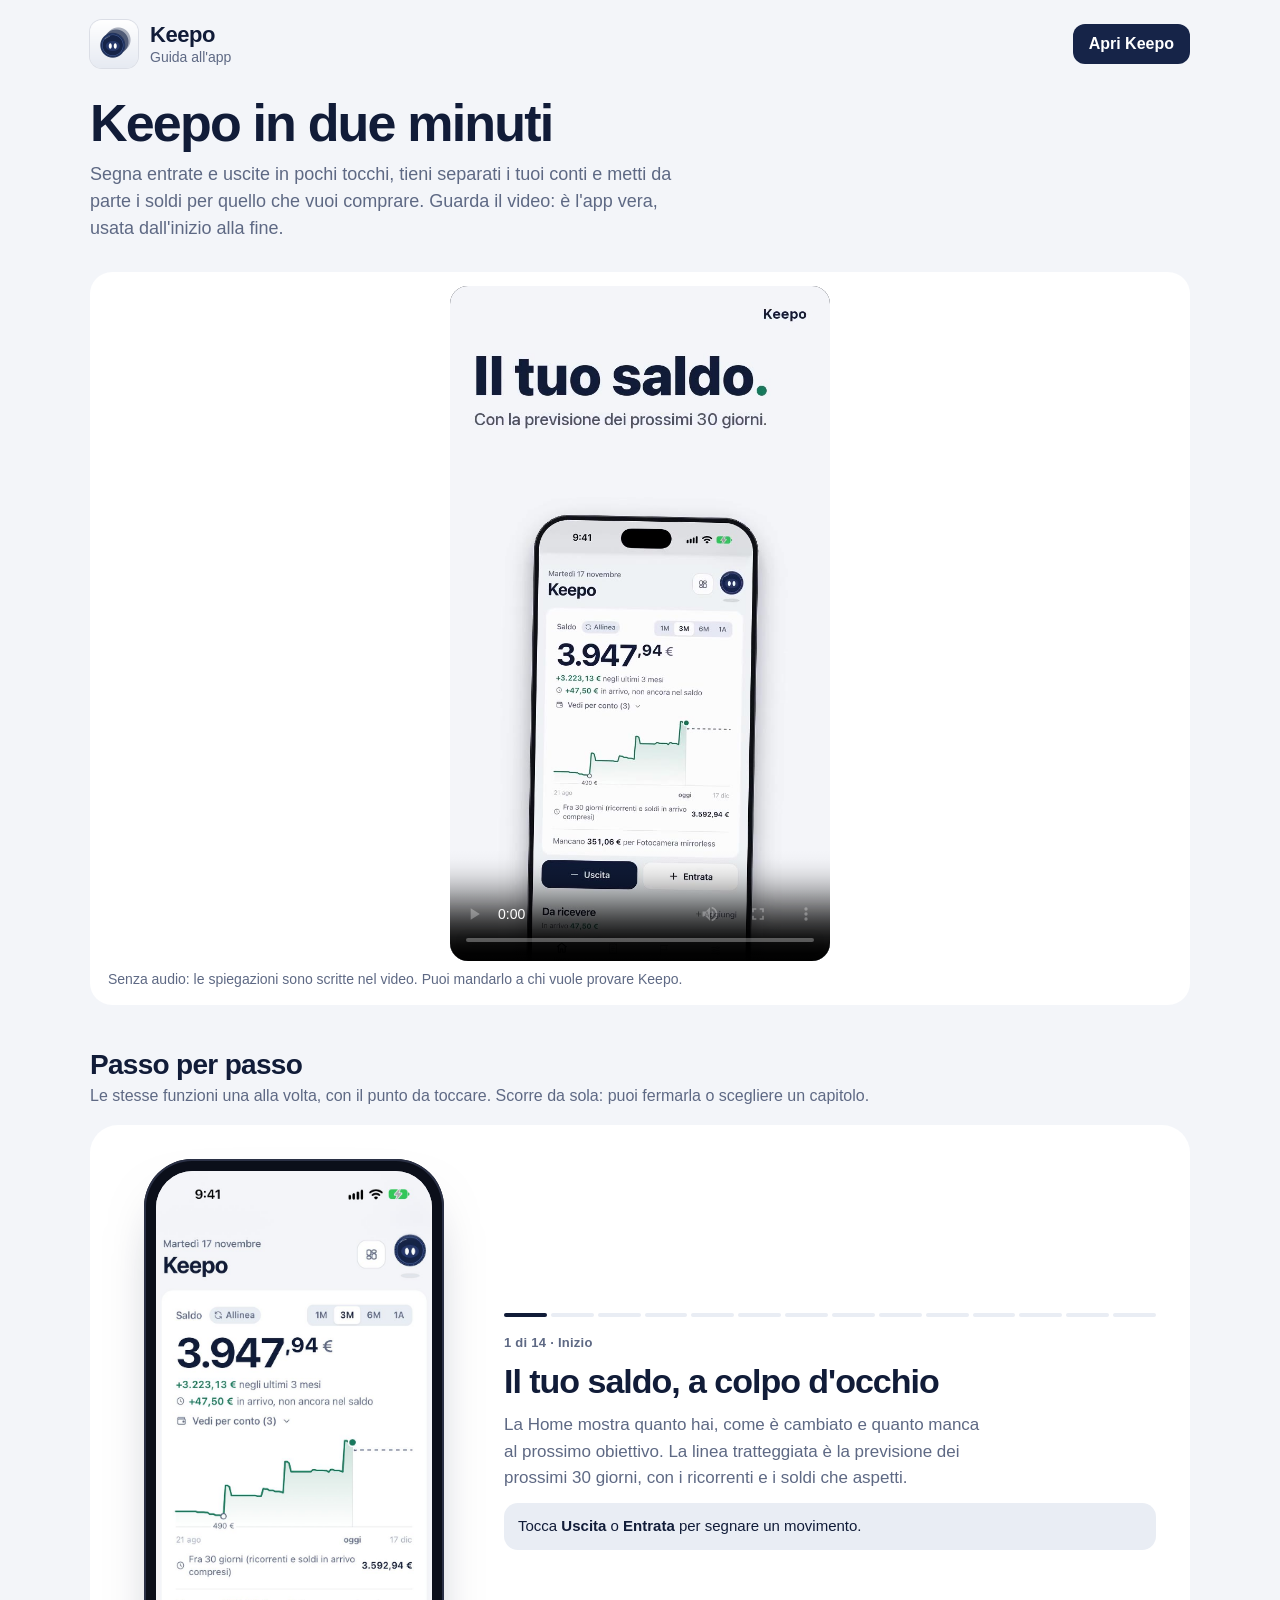
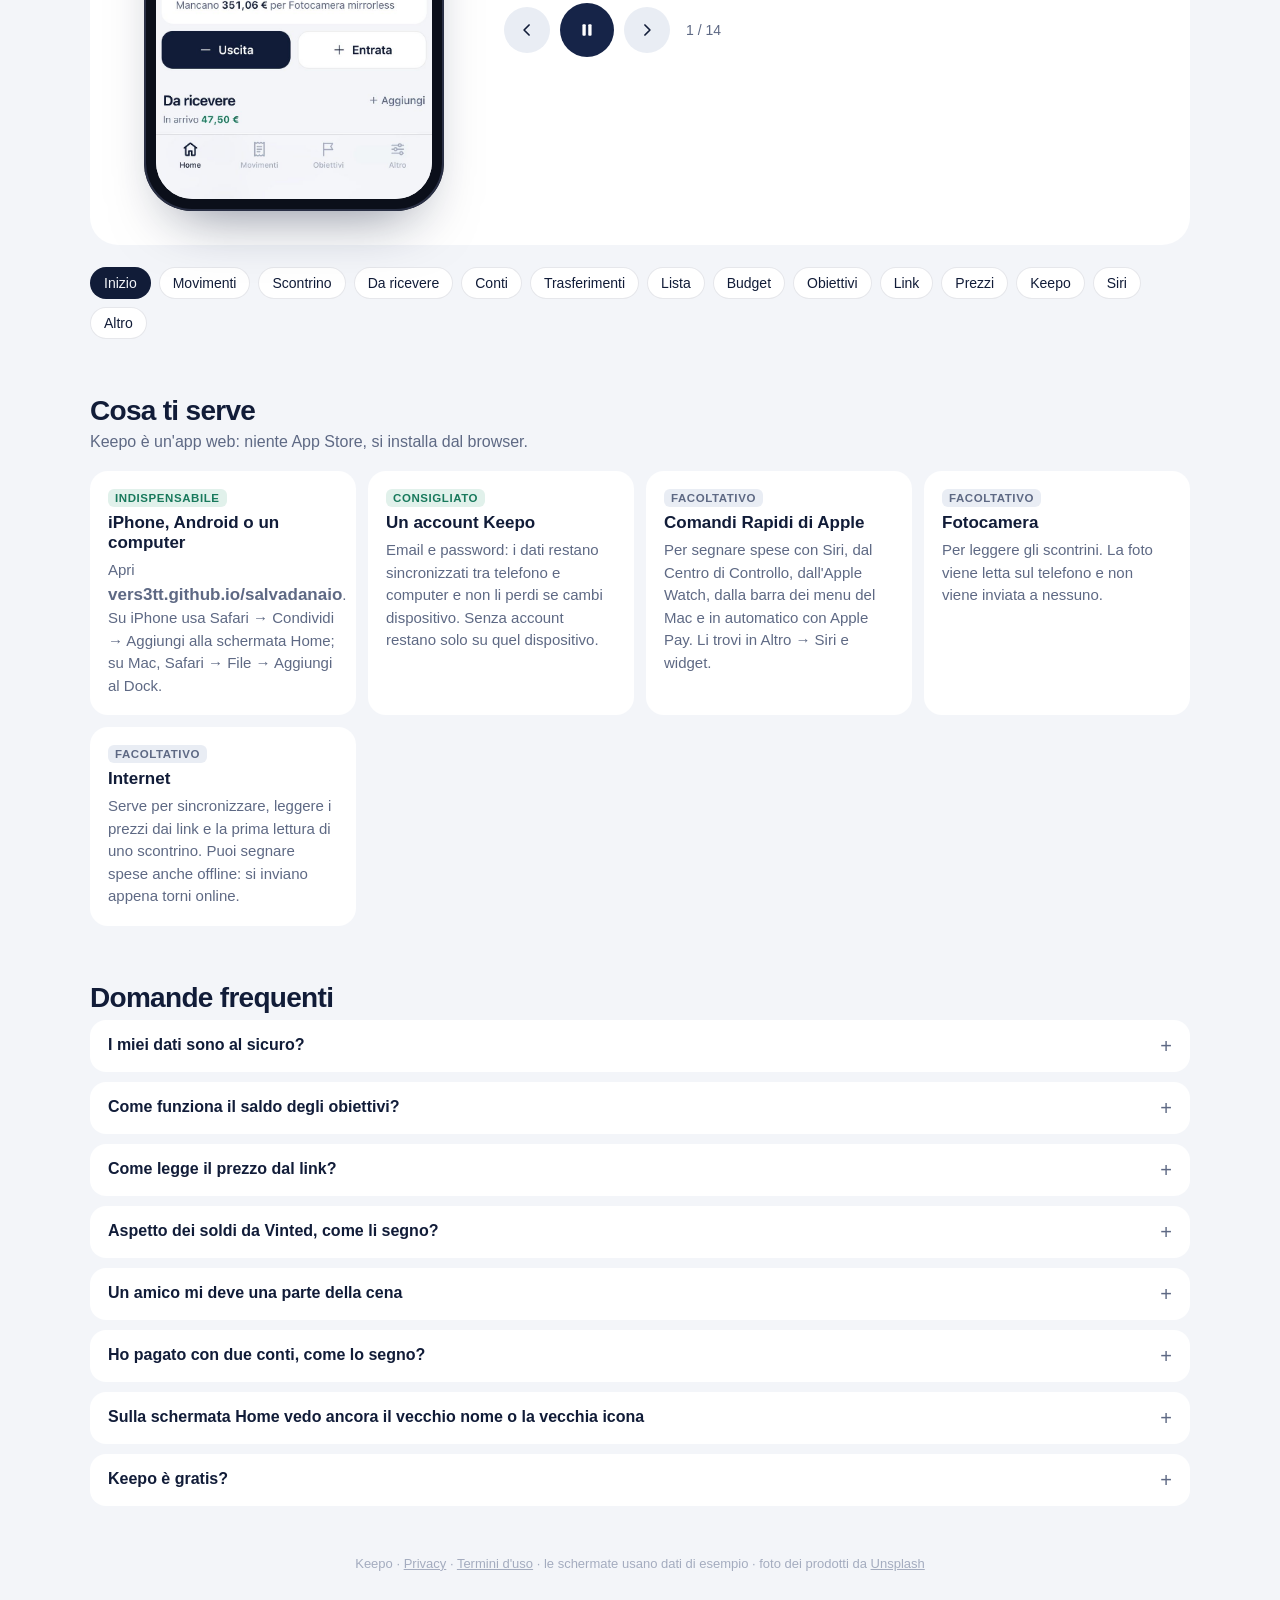
==== commit 3301ea5d: "Guida dinamica all'apertura, filtri a tendina, guida e video registrati nel simulatore iOS - Guida d" ====
--- a/guida/index.html
+++ b/guida/index.html
@@ -4,7 +4,7 @@
 <meta charset="utf-8">
 <meta name="viewport" content="width=device-width,initial-scale=1,viewport-fit=cover">
 <title>Guida a Keepo</title>
-<meta name="description" content="Come usare Keepo: entrate e uscite in pochi tocchi, conti, obiettivi con il prezzo dal link, Siri e Apple Pay.">
+<meta name="description" content="Come usare Keepo: entrate e uscite in pochi tocchi, soldi da ricevere, conti, obiettivi con il prezzo dal link, Siri e Apple Pay.">
 <link rel="icon" type="image/png" href="../icons/icon-192.png">
 <link rel="apple-touch-icon" href="../icons/apple-touch-icon.png">
 <style>
@@ -42,14 +42,11 @@
 /* player */
 .player{display:grid;grid-template-columns:minmax(0,340px) minmax(0,1fr);gap:40px;align-items:center;background:var(--card);border-radius:28px;padding:34px}
 @media (max-width:820px){.player{grid-template-columns:1fr;gap:22px;padding:22px 16px}}
-.phone{position:relative;width:100%;max-width:300px;margin:0 auto;aspect-ratio:390/844;border-radius:48px;background:#0B0F1A;padding:12px;box-shadow:0 30px 60px -30px rgba(10,20,50,.55),inset 0 0 0 2px #2A3045}
+.phone{position:relative;width:100%;max-width:300px;margin:0 auto;aspect-ratio:402/874;border-radius:48px;background:#0B0F1A;padding:12px;box-shadow:0 30px 60px -30px rgba(10,20,50,.55),inset 0 0 0 2px #2A3045}
 .screen{position:relative;width:100%;height:100%;border-radius:37px;overflow:hidden;background:var(--bg)}
-.screen img{position:absolute;top:6%;left:0;width:100%;height:94%;object-fit:cover;object-position:top;opacity:0;transition:opacity .55s ease}
-.sbar{position:absolute;top:0;left:0;right:0;height:6%;display:flex;align-items:center;justify-content:space-between;padding:0 9% 0 13%;font:600 13px/1 var(--font);color:#111C38;z-index:2;background:#F3F5F9}
-.sbar i{width:42px;height:11px;background:linear-gradient(90deg,#111C38 0 46%,transparent 46% 56%,#111C38 56%);-webkit-mask:linear-gradient(#000 0 0);border-radius:3px;opacity:.85}
+.screen img{position:absolute;inset:0;width:100%;height:100%;object-fit:cover;object-position:top;opacity:0;transition:opacity .55s ease}
 .screen img.on{opacity:1;animation:kb 6.5s ease-out both}
 @keyframes kb{from{transform:scale(1.035)}to{transform:scale(1)}}
-.notch{position:absolute;top:10px;left:50%;transform:translateX(-50%);width:32%;height:22px;border-radius:12px;background:#0B0F1A;z-index:3}
 .tap{position:absolute;width:46px;height:46px;margin:-23px 0 0 -23px;border-radius:50%;z-index:4;pointer-events:none;opacity:0}
 .tap.on{animation:tap 1.6s ease-out .9s 2}
 .tap::before,.tap::after{content:"";position:absolute;inset:0;border-radius:50%}
@@ -101,6 +98,7 @@
 summary::after{content:"+";color:var(--ink2);font-weight:400;font-size:20px;line-height:1}
 details[open] summary::after{content:"−"}
 details p{margin:10px 0 0;color:var(--ink2);line-height:1.55;font-size:15.5px}
+.faq-clip{display:block;width:min(260px,100%);margin:14px auto 0;border-radius:16px;aspect-ratio:9/16;background:#0B0F1A}
 footer{margin-top:50px;color:var(--ink3);font-size:13px;text-align:center}
 @media (prefers-reduced-motion:reduce){.screen img.on,.tap.on,.caption.fade{animation:none}.bars button.cur i{animation:none;transform:scaleX(1)}}
 </style>
@@ -125,7 +123,7 @@
   </section>
 
   <div class="player" id="player">
-    <div class="phone" aria-hidden="true"><div class="screen" id="screen"><div class="sbar"><span>9:41</span><i></i></div><div class="notch"></div><span class="tap" id="tap"></span></div></div>
+    <div class="phone" aria-hidden="true"><div class="screen" id="screen"><span class="tap" id="tap"></span></div></div>
     <div class="side">
       <div class="bars" id="bars"></div>
       <div class="caption" id="caption" aria-live="polite"></div>
@@ -145,7 +143,7 @@
     <div class="needs">
       <div class="need"><span class="tag ok">Indispensabile</span><b>iPhone, Android o un computer</b><p>Apri <b>vers3tt.github.io/salvadanaio</b>. Su iPhone usa Safari → Condividi → Aggiungi alla schermata Home; su Mac, Safari → File → Aggiungi al Dock.</p></div>
       <div class="need"><span class="tag ok">Consigliato</span><b>Un account Keepo</b><p>Email e password: i dati restano sincronizzati tra telefono e computer e non li perdi se cambi dispositivo. Senza account restano solo su quel dispositivo.</p></div>
-      <div class="need"><span class="tag">Facoltativo</span><b>Comandi Rapidi di Apple</b><p>Per segnare spese con Siri, dai widget, dal Centro di Controllo, dall'Apple Watch e in automatico con Apple Pay. Li trovi in Altro → Siri e widget.</p></div>
+      <div class="need"><span class="tag">Facoltativo</span><b>Comandi Rapidi di Apple</b><p>Per segnare spese con Siri, dal Centro di Controllo, dall'Apple Watch, dalla barra dei menu del Mac e in automatico con Apple Pay. Li trovi in Altro → Siri e widget.</p></div>
       <div class="need"><span class="tag">Facoltativo</span><b>Fotocamera</b><p>Per leggere gli scontrini. La foto viene letta sul telefono e non viene inviata a nessuno.</p></div>
       <div class="need"><span class="tag">Facoltativo</span><b>Internet</b><p>Serve per sincronizzare, leggere i prezzi dai link e la prima lettura di uno scontrino. Puoi segnare spese anche offline: si inviano appena torni online.</p></div>
     </div>
@@ -156,6 +154,8 @@
     <details><summary>I miei dati sono al sicuro?</summary><p>Ogni account vede solo i propri dati: le regole del database lo impediscono a chiunque altro. Keepo non si collega alla tua banca e non chiede dati della carta. Puoi esportare un backup o eliminare l'account in qualsiasi momento da Altro.</p></details>
     <details><summary>Come funziona il saldo degli obiettivi?</summary><p>Tutto il saldo conta per ogni obiettivo: se hai 300 € e un obiettivo da 279 €, è raggiunto. Quando premi "L'ho comprato" Keepo segna l'uscita (anche divisa tra più conti) e gli altri obiettivi si aggiornano.</p></details>
     <details><summary>Come legge il prezzo dal link?</summary><p>Quando incolli il link di un prodotto Keepo apre la pagina e legge prezzo, nome e foto. Poi la ricontrolla ogni mattina e costruisce il grafico: ti dice quando il prezzo è il più basso visto. Alcuni siti bloccano la lettura automatica: in quel caso lo scrivi tu.</p></details>
+    <details><summary>Aspetto dei soldi da Vinted, come li segno?</summary><video class="faq-clip" src="clip/daricevere.mp4" muted loop playsinline autoplay preload="metadata" aria-label="Video: si segna una vendita su Vinted da ricevere e poi si tocca la spunta quando arriva"></video><p>In Home, nel riquadro Da ricevere, tocca Aggiungi: importo, da chi e su quale conto arriveranno. Non entrano nel saldo finché non tocchi la spunta. Se Vinted paga meno per le commissioni, scrivi quanto è arrivato e per il resto scegli "Non arrivano".</p></details>
+    <details><summary>Un amico mi deve una parte della cena</summary><p>Quando segni l'uscita tocca "Qualcuno ti deve una parte?" e scrivi quanto e chi. La sua parte finisce in Da ricevere, e quando te la ridà tocchi la spunta.</p></details>
     <details><summary>Ho pagato con due conti, come lo segno?</summary><p>Apri il movimento e tocca "Dividi tra più conti": scrivi quanto è uscito da ogni conto, il resto va da solo senza conto. Per spostare soldi tra conti (es. una ricarica di Hype) usa "Sposta tra conti": non conta come entrata o uscita.</p></details>
     <details><summary>Sulla schermata Home vedo ancora il vecchio nome o la vecchia icona</summary><p>iOS non aggiorna nome e icona delle app web. Elimina l'app dalla schermata Home e aggiungila di nuovo da Safari: se hai un account, i dati restano.</p></details>
     <details><summary>Keepo è gratis?</summary><p>Sì. In futuro alcune funzioni avanzate, come il collegamento automatico dei conti bancari, potrebbero far parte di un abbonamento Premium facoltativo. Quello che usi oggi resta gratuito.</p></details>
@@ -166,20 +166,21 @@
 
 <script>
 (() => {
-  // x,y = where the tap animation points, in % of the screen (null = no tap)
+  // screenshots from the iOS simulator (iPhone, real status bar); x,y = where the tap points, in % of the screen (null = no tap)
   const STEPS = [
-    { img: "home", ch: "Inizio", t: "Il tuo saldo, a colpo d'occhio", d: "La Home mostra quanto hai, come è cambiato e quanto manca al prossimo obiettivo. Scegli il periodo del grafico: 1 mese, 3, 6 o un anno.", how: "Tocca <b>Uscita</b> o <b>Entrata</b> per segnare un movimento.", x: 27, y: 64 },
-    { img: "uscita", ch: "Movimenti", t: "Una spesa in tre tocchi", d: "Scrivi l'importo con il tastierino, scegli la categoria e il conto. Keepo ti dice anche quanto lavoro ti costa.", how: "Importo → <b>categoria</b> → <b>Aggiungi uscita</b>. Con <b>Ripeti</b> la rendi mensile (affitto, abbonamenti).", x: 12, y: 33.5 },
-    { img: "scontrino", ch: "Scontrino", t: "Oppure fotografa lo scontrino", d: "Keepo legge totale, negozio, data e indovina la categoria. La lettura avviene sul telefono: la foto non va da nessuna parte.", how: "Nel pannello del movimento tocca <b>Scontrino</b>, in alto a destra.", x: 86, y: 5.5 },
-    { img: "conti", ch: "Conti", t: "Ogni conto con il suo saldo", d: "Conto corrente, Hype, Revolut, contanti: assegna ogni movimento a un conto e vedi quanto c'è su ognuno.", how: "In Home tocca <b>Vedi per conto</b>. I conti si creano in Altro → <b>Conti</b>.", x: 22, y: 31 },
+    { img: "home", ch: "Inizio", t: "Il tuo saldo, a colpo d'occhio", d: "La Home mostra quanto hai, come è cambiato e quanto manca al prossimo obiettivo. La linea tratteggiata è la previsione dei prossimi 30 giorni, con i ricorrenti e i soldi che aspetti.", how: "Tocca <b>Uscita</b> o <b>Entrata</b> per segnare un movimento.", x: 26.4, y: 76.2 },
+    { img: "uscita", ch: "Movimenti", t: "Una spesa in tre tocchi", d: "Scrivi l'importo con il tastierino, scegli la categoria e il conto. Keepo ti dice anche quanto lavoro ti costa.", how: "Importo → <b>categoria</b> → <b>Aggiungi uscita</b>. Con <b>Ripeti</b> la rendi mensile (affitto, abbonamenti).", x: 11.9, y: 40.8 },
+    { img: "scontrino", ch: "Scontrino", t: "Oppure fotografa lo scontrino", d: "Keepo legge totale, negozio, data e le righe dei prodotti. Se qualcosa non è tuo togli la spunta e l'importo si abbassa. La foto resta sul telefono.", how: "Nel pannello del movimento tocca <b>Scontrino</b>, in alto a destra.", x: 84.5, y: 13.2 },
+    { img: "daricevere", ch: "Da ricevere", t: "I soldi che aspetti", d: "Una vendita su Vinted, un amico che ti deve la cena: li segni qui e non contano nel saldo finché non arrivano. Ci metti anche quelli che devi dare tu.", how: "In Home, riquadro <b>Da ricevere</b> → <b>Aggiungi</b>. Quando arrivano tocca la spunta e scegli il conto.", x: 88.6, y: 25.7 },
+    { img: "conti", ch: "Conti", t: "Ogni conto con il suo saldo", d: "Conto corrente, Hype, Revolut, contanti: assegna ogni movimento a un conto e vedi quanto c'è su ognuno.", how: "In Home tocca <b>Vedi per conto</b>. I conti si creano in Altro → <b>Conti</b>.", x: 27.4, y: 39.8 },
     { img: "trasferimento", ch: "Trasferimenti", t: "Sposta soldi tra conti", d: "Una ricarica da conto corrente a Hype non è né un'entrata né un'uscita: il totale non cambia e i grafici restano puliti.", how: "Vedi per conto → <b>Sposta tra conti</b>. Se un acquisto l'hai pagato con due conti, aprilo e tocca <b>Dividi tra più conti</b>.", x: null },
-    { img: "movimenti", ch: "Lista", t: "Tutto in ordine, mese per mese", d: "Cerca per nota o categoria, filtra entrate, uscite e singoli conti. Tocca un movimento per modificarlo.", how: "Scheda <b>Movimenti</b>, in basso.", x: 77, y: 27 },
-    { img: "budget", ch: "Budget", t: "Dove vanno i soldi", d: "Le spese del mese divise per categoria. Con un budget Keepo ti avvisa all'80% e quando lo superi.", how: "Tocca <b>Budget</b> per impostare un tetto di spesa al mese.", x: 50, y: 46 },
-    { img: "obiettivi", ch: "Obiettivi", t: "Metti da parte per ciò che vuoi", d: "Ogni obiettivo si confronta con tutto il tuo saldo. Vedi la percentuale, quanto ti costa in giorni di lavoro e la data da rispettare.", how: "Scheda <b>Obiettivi</b> → <b>+</b>.", x: 24, y: 20 },
-    { img: "nuovoobiettivo", ch: "Link", t: "Incolla il link, al resto pensa Keepo", d: "Da Amazon e da molti negozi Keepo legge prezzo, nome e foto del prodotto. Tu controlli e salvi.", how: "Nuovo obiettivo → incolla il <b>link al prodotto</b>.", x: 50, y: 35 },
-    { img: "prezzo", ch: "Prezzi", t: "Compra al momento giusto", d: "Ogni mattina Keepo ricontrolla il prezzo e disegna il grafico: ti dice quando è il più basso visto o se conviene aspettare.", how: "Apri l'obiettivo e guarda il riquadro <b>Prezzo</b>. Con <b>L'ho comprato</b> segni l'acquisto.", x: 62, y: 45 },
-    { img: "keepo", ch: "Keepo", t: "Keepo ti tiene d'occhio", d: "La moneta in alto ti dice le cose importanti: budget quasi finiti, prezzi in calo, quanto manca a un obiettivo, i pagamenti in arrivo.", how: "Tocca <b>Keepo</b>, poi il fumetto per il messaggio successivo.", x: 89, y: 6 },
-    { img: "siri", ch: "Siri", t: "Con Siri, i widget e Apple Pay", d: "\"Ehi Siri, Uscita Keepo\", un widget sulla schermata Home, il Centro di Controllo, l'Apple Watch. E ogni pagamento Apple Pay segnato da solo.", how: "Altro → <b>Siri, widget e Comandi Rapidi</b>: genera il codice e aggiungi i comandi.", x: 50, y: 34.5 },
+    { img: "filtri", ch: "Lista", t: "Trovi subito quello che cerchi", d: "Cerca per nota, categoria o conto: maiuscole, spazi e accenti non contano. I menu Conto, Categoria e Nota elencano solo quello che hai davvero, con accanto quanti movimenti ci sono.", how: "Scheda <b>Movimenti</b>, poi apri un menu sotto la ricerca. La <b>×</b> toglie i filtri.", x: 38.0, y: 33.2 },
+    { img: "budget", ch: "Budget", t: "Dove vanno i soldi", d: "Le spese del mese divise per categoria, con la ciambella che mostra il totale. Con un budget Keepo ti avvisa all'80% e quando lo superi.", how: "Tocca <b>Budget</b> per impostare un tetto di spesa al mese.", x: 50.0, y: 59.1 },
+    { img: "obiettivi", ch: "Obiettivi", t: "Metti da parte per ciò che vuoi", d: "Ogni obiettivo si confronta con tutto il tuo saldo. Vedi la percentuale, quanto ti costa in giorni di lavoro e la data da rispettare.", how: "Scheda <b>Obiettivi</b> → <b>+</b>.", x: 73.6, y: 36.9 },
+    { img: "nuovoobiettivo", ch: "Link", t: "Incolla il link, al resto pensa Keepo", d: "Da Amazon e da molti negozi Keepo legge prezzo, nome e foto del prodotto. Tu controlli e salvi.", how: "Nuovo obiettivo → incolla il <b>link al prodotto</b>.", x: 53.5, y: 43.6 },
+    { img: "prezzo", ch: "Prezzi", t: "Compra al momento giusto", d: "Ogni mattina Keepo ricontrolla il prezzo e disegna il grafico: ti dice quando è il più basso visto o se conviene aspettare.", how: "Apri l'obiettivo e guarda il riquadro <b>Prezzo</b>. Con <b>L'ho comprato</b> segni l'acquisto.", x: 50.0, y: 46.4 },
+    { img: "keepo", ch: "Keepo", t: "Keepo ti tiene d'occhio", d: "La moneta in alto ti dice le cose importanti: budget quasi finiti, prezzi in calo, quanto manca a un obiettivo, i pagamenti in arrivo.", how: "Tocca <b>Keepo</b>, poi il fumetto per il messaggio successivo.", x: 90.3, y: 13.4 },
+    { img: "siri", ch: "Siri", t: "Con Siri, i widget e Apple Pay", d: "\"Ehi Siri, Uscita Keepo\", un widget sulla schermata Home, il Centro di Controllo, l'Apple Watch. E ogni pagamento Apple Pay segnato da solo.", how: "Altro → <b>Siri, widget e Comandi Rapidi</b>: genera il codice, poi aggiungi i comandi e incollalo quando te lo chiedono.", x: 50.0, y: 41.3 },
     { img: "altro", ch: "Altro", t: "Il resto è in Altro", d: "Conti, budget, movimenti ricorrenti, quanto ti costa davvero, backup e le novità in arrivo: tocca Mi interessa su quelle che vuoi.", how: "Scheda <b>Altro</b>, in basso a destra.", x: null }
   ];
   const DUR = 7000;
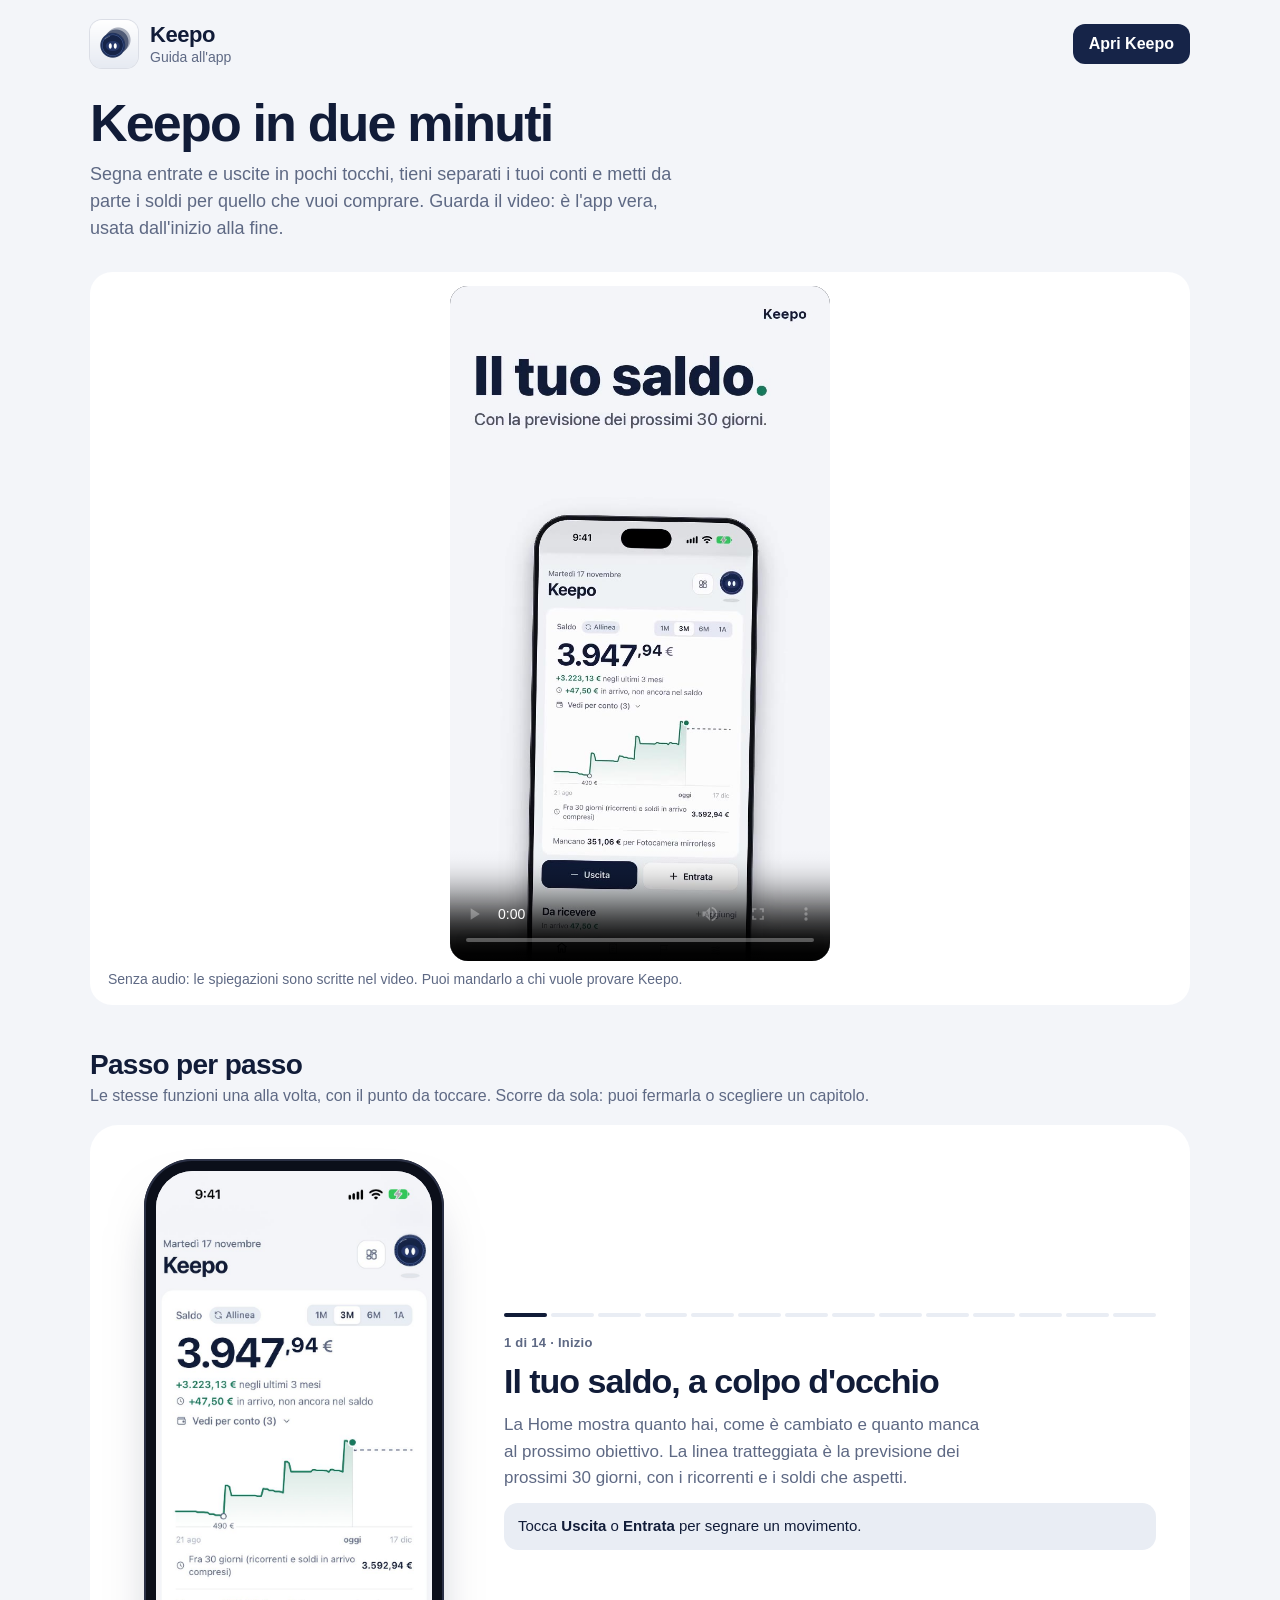
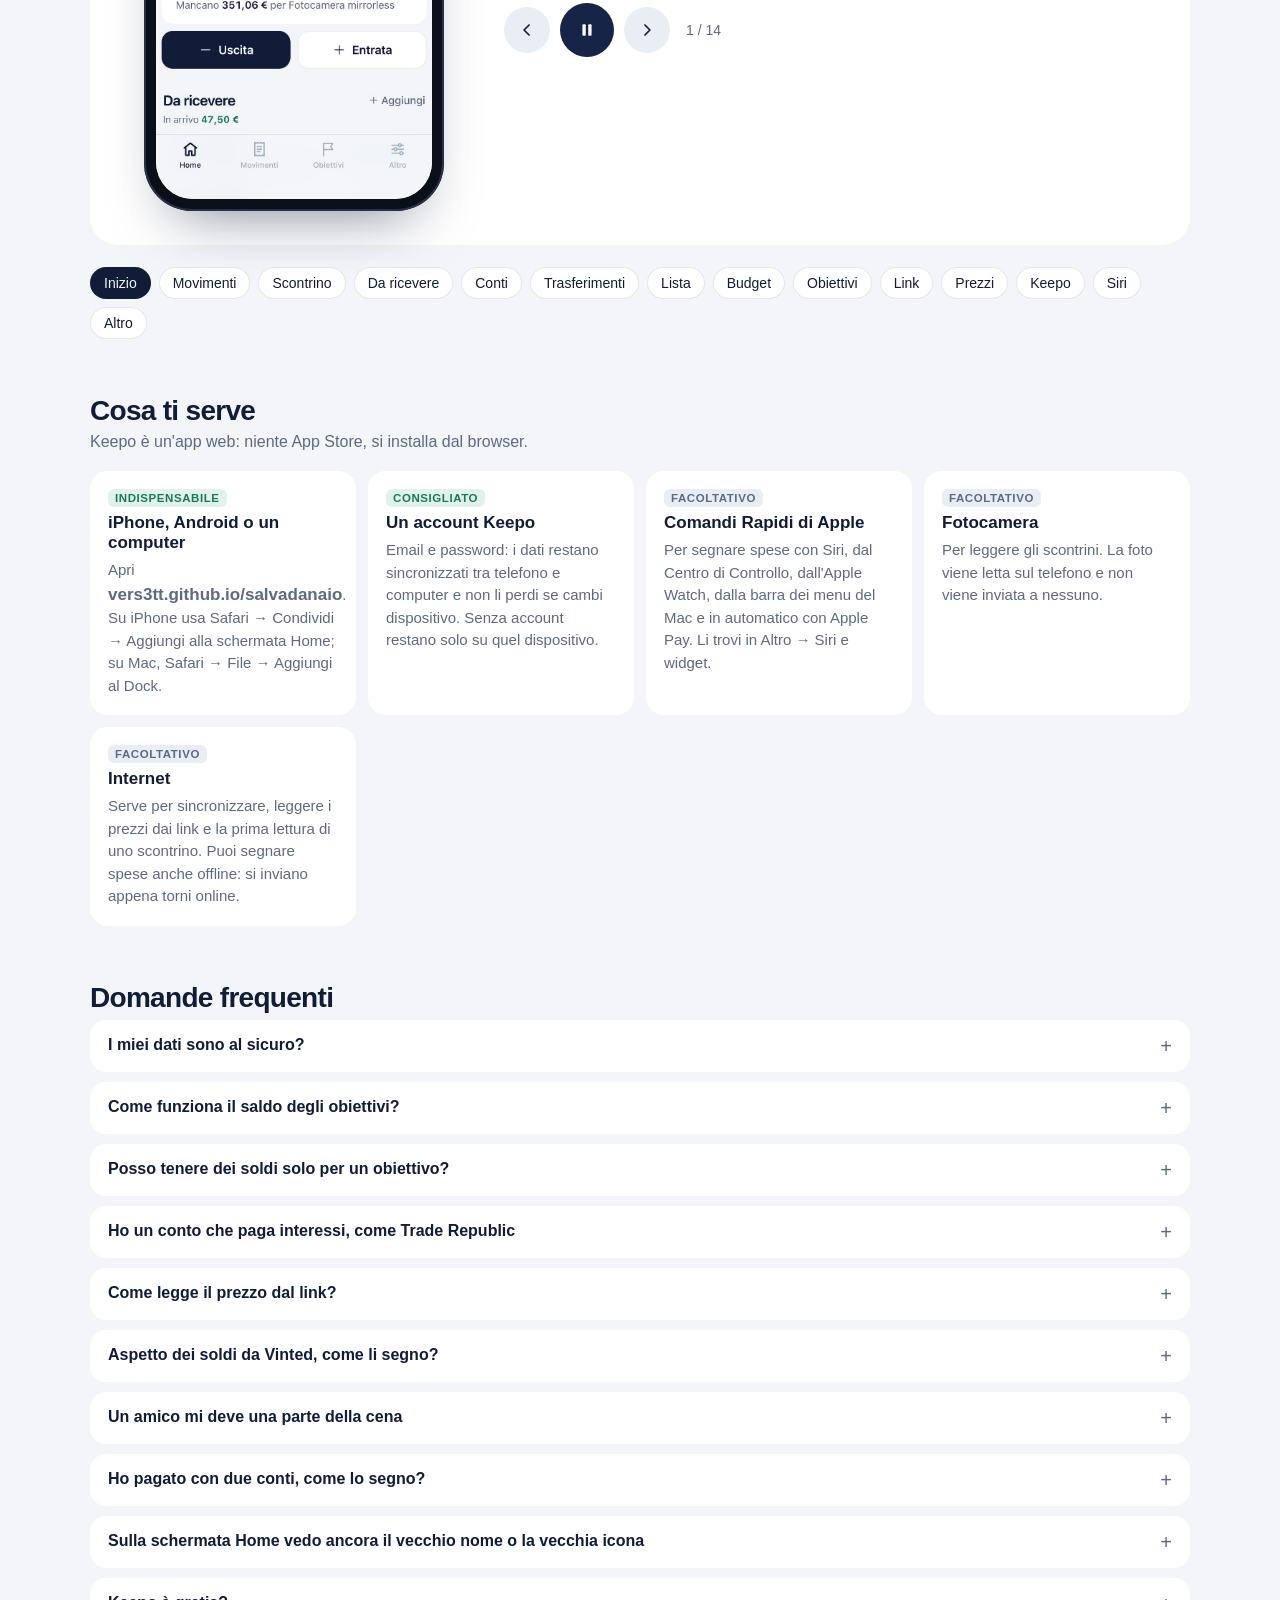
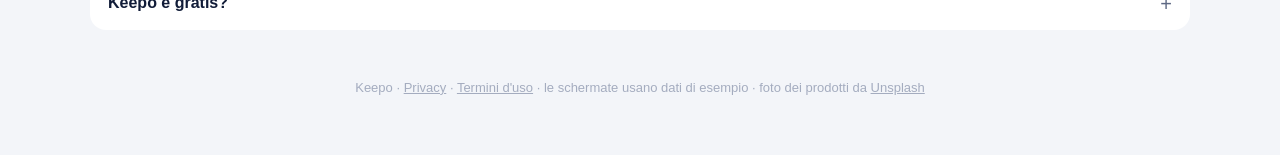
==== commit 76947465: "Interessi sui conti (Trade Republic, conti deposito) e soldi messi da parte per un obiettivo - Conti" ====
--- a/guida/index.html
+++ b/guida/index.html
@@ -153,6 +153,8 @@
     <h3>Domande frequenti</h3>
     <details><summary>I miei dati sono al sicuro?</summary><p>Ogni account vede solo i propri dati: le regole del database lo impediscono a chiunque altro. Keepo non si collega alla tua banca e non chiede dati della carta. Puoi esportare un backup o eliminare l'account in qualsiasi momento da Altro.</p></details>
     <details><summary>Come funziona il saldo degli obiettivi?</summary><p>Tutto il saldo conta per ogni obiettivo: se hai 300 € e un obiettivo da 279 €, è raggiunto. Quando premi "L'ho comprato" Keepo segna l'uscita (anche divisa tra più conti) e gli altri obiettivi si aggiornano.</p></details>
+    <details><summary>Posso tenere dei soldi solo per un obiettivo?</summary><p>Sì: apri l'obiettivo e tocca "Metti da parte". Quei soldi restano nel saldo, ma contano solo per lui; gli altri obiettivi usano quello che resta libero. Con "Togli" tornano a disposizione di tutti, e quando lo compri si liberano da soli.</p></details>
+    <details><summary>Ho un conto che paga interessi, come Trade Republic</summary><p>In Altro → Conti apri il conto (o aggiungilo) e scrivi l'interesse annuo. Keepo ti dice quanto rende al mese, già tolto il 26% di tasse, e a inizio mese segna da solo gli interessi come entrata su quel conto. Parte dal mese in cui lo attivi, non segna i mesi passati.</p></details>
     <details><summary>Come legge il prezzo dal link?</summary><p>Quando incolli il link di un prodotto Keepo apre la pagina e legge prezzo, nome e foto. Poi la ricontrolla ogni mattina e costruisce il grafico: ti dice quando il prezzo è il più basso visto. Alcuni siti bloccano la lettura automatica: in quel caso lo scrivi tu.</p></details>
     <details><summary>Aspetto dei soldi da Vinted, come li segno?</summary><video class="faq-clip" src="clip/daricevere.mp4" muted loop playsinline autoplay preload="metadata" aria-label="Video: si segna una vendita su Vinted da ricevere e poi si tocca la spunta quando arriva"></video><p>In Home, nel riquadro Da ricevere, tocca Aggiungi: importo, da chi e su quale conto arriveranno. Non entrano nel saldo finché non tocchi la spunta. Se Vinted paga meno per le commissioni, scrivi quanto è arrivato e per il resto scegli "Non arrivano".</p></details>
     <details><summary>Un amico mi deve una parte della cena</summary><p>Quando segni l'uscita tocca "Qualcuno ti deve una parte?" e scrivi quanto e chi. La sua parte finisce in Da ricevere, e quando te la ridà tocchi la spunta.</p></details>
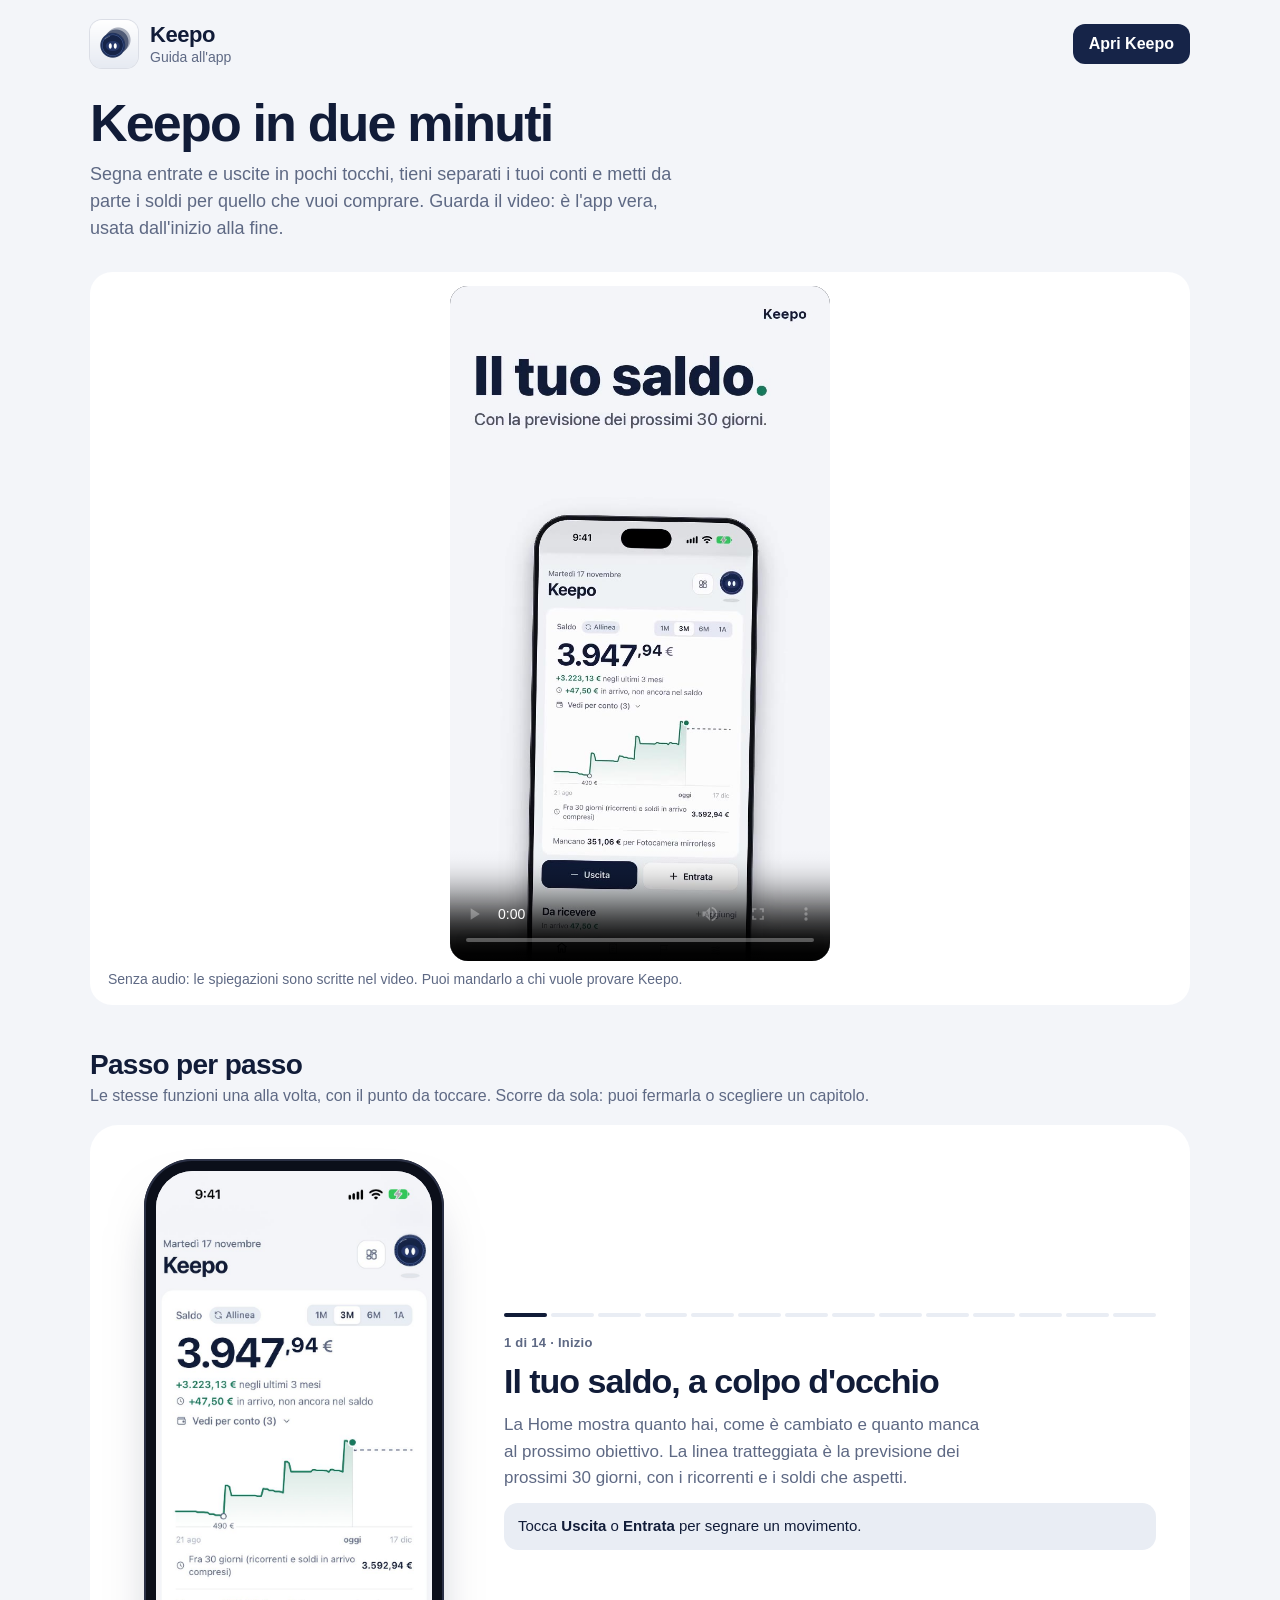
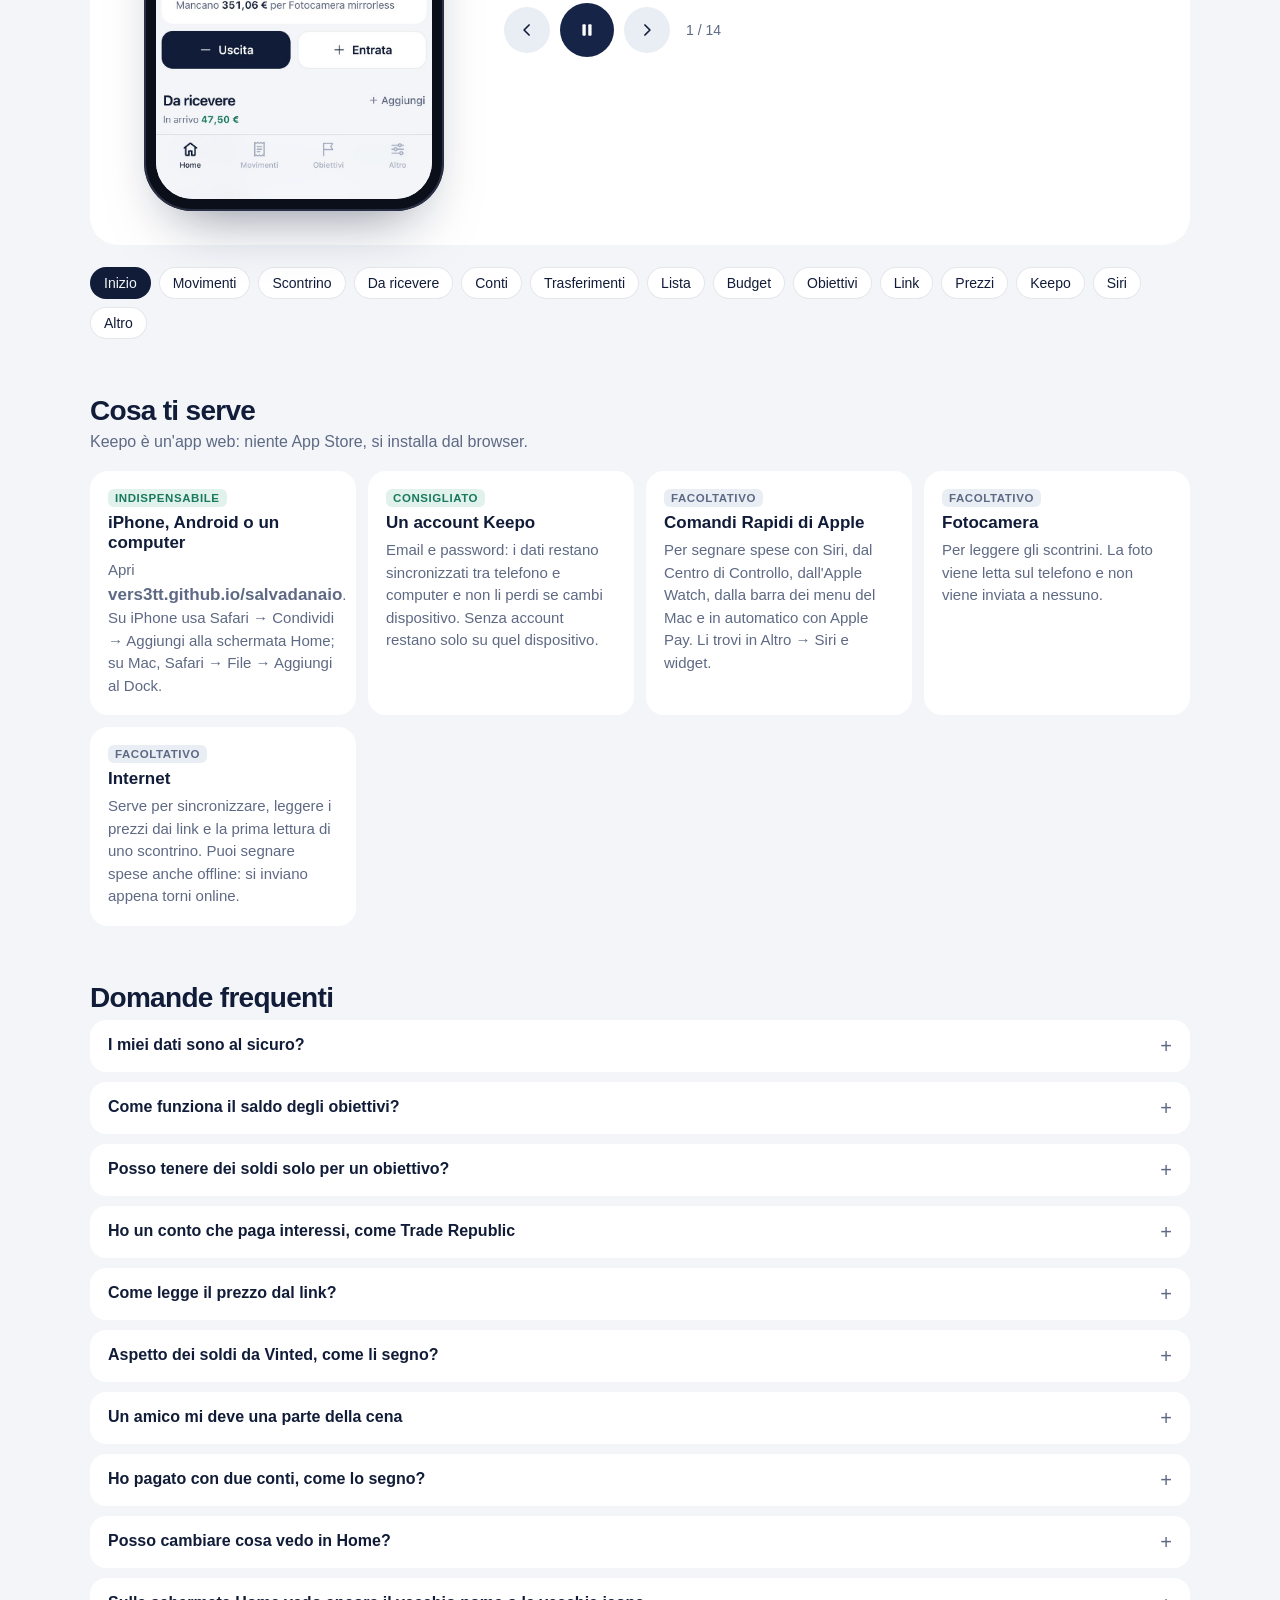
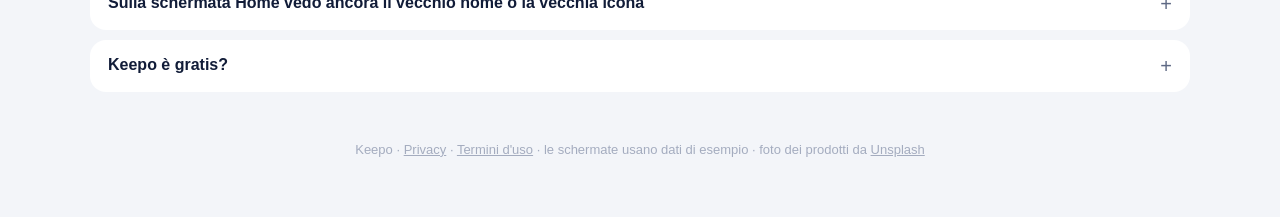
==== commit 07702f6a: "Tutorial: passo sulla Home personalizzabile; Da ricevere con il cerchio da spuntare come in Promemor" ====
--- a/guida/index.html
+++ b/guida/index.html
@@ -156,9 +156,10 @@
     <details><summary>Posso tenere dei soldi solo per un obiettivo?</summary><p>Sì: apri l'obiettivo e tocca "Metti da parte". Quei soldi restano nel saldo, ma contano solo per lui; gli altri obiettivi usano quello che resta libero. Con "Togli" tornano a disposizione di tutti, e quando lo compri si liberano da soli.</p></details>
     <details><summary>Ho un conto che paga interessi, come Trade Republic</summary><p>In Altro → Conti apri il conto (o aggiungilo) e scrivi l'interesse annuo. Keepo ti dice quanto rende al mese, già tolto il 26% di tasse, e a inizio mese segna da solo gli interessi come entrata su quel conto. Parte dal mese in cui lo attivi, non segna i mesi passati.</p></details>
     <details><summary>Come legge il prezzo dal link?</summary><p>Quando incolli il link di un prodotto Keepo apre la pagina e legge prezzo, nome e foto. Poi la ricontrolla ogni mattina e costruisce il grafico: ti dice quando il prezzo è il più basso visto. Alcuni siti bloccano la lettura automatica: in quel caso lo scrivi tu.</p></details>
-    <details><summary>Aspetto dei soldi da Vinted, come li segno?</summary><video class="faq-clip" src="clip/daricevere.mp4" muted loop playsinline autoplay preload="metadata" aria-label="Video: si segna una vendita su Vinted da ricevere e poi si tocca la spunta quando arriva"></video><p>In Home, nel riquadro Da ricevere, tocca Aggiungi: importo, da chi e su quale conto arriveranno. Non entrano nel saldo finché non tocchi la spunta. Se Vinted paga meno per le commissioni, scrivi quanto è arrivato e per il resto scegli "Non arrivano".</p></details>
-    <details><summary>Un amico mi deve una parte della cena</summary><p>Quando segni l'uscita tocca "Qualcuno ti deve una parte?" e scrivi quanto e chi. La sua parte finisce in Da ricevere, e quando te la ridà tocchi la spunta.</p></details>
+    <details><summary>Aspetto dei soldi da Vinted, come li segno?</summary><video class="faq-clip" src="clip/daricevere.mp4" muted loop playsinline autoplay preload="metadata" aria-label="Video: si segna una vendita su Vinted da ricevere e poi si tocca il segno di arrivo quando arriva"></video><p>In Home, nel riquadro Da ricevere, tocca Aggiungi: importo, da chi e su quale conto arriveranno. Non entrano nel saldo finché non tocchi il cerchio accanto. Se Vinted paga meno per le commissioni, scrivi quanto è arrivato e per il resto scegli "Non arrivano".</p></details>
+    <details><summary>Un amico mi deve una parte della cena</summary><p>Quando segni l'uscita tocca "Qualcuno ti deve una parte?" e scrivi quanto e chi. La sua parte finisce in Da ricevere, e quando te la ridà tocchi il cerchio accanto.</p></details>
     <details><summary>Ho pagato con due conti, come lo segno?</summary><p>Apri il movimento e tocca "Dividi tra più conti": scrivi quanto è uscito da ogni conto, il resto va da solo senza conto. Per spostare soldi tra conti (es. una ricarica di Hype) usa "Sposta tra conti": non conta come entrata o uscita.</p></details>
+    <details><summary>Posso cambiare cosa vedo in Home?</summary><p>Sì. Tocca l'icona in alto accanto a Keepo, oppure "Personalizza la Home" in fondo alla pagina. Poi trascina i riquadri nell'ordine che vuoi (sul telefono tienili premuti), tocca "Nascondi" su quelli che non usi o scegli una delle disposizioni pronte. Quelli nascosti li rimetti dalla stessa schermata. Il saldo si può spostare ma non nascondere.</p></details>
     <details><summary>Sulla schermata Home vedo ancora il vecchio nome o la vecchia icona</summary><p>iOS non aggiorna nome e icona delle app web. Elimina l'app dalla schermata Home e aggiungila di nuovo da Safari: se hai un account, i dati restano.</p></details>
     <details><summary>Keepo è gratis?</summary><p>Sì. In futuro alcune funzioni avanzate, come il collegamento automatico dei conti bancari, potrebbero far parte di un abbonamento Premium facoltativo. Quello che usi oggi resta gratuito.</p></details>
   </section>
@@ -173,7 +174,7 @@
     { img: "home", ch: "Inizio", t: "Il tuo saldo, a colpo d'occhio", d: "La Home mostra quanto hai, come è cambiato e quanto manca al prossimo obiettivo. La linea tratteggiata è la previsione dei prossimi 30 giorni, con i ricorrenti e i soldi che aspetti.", how: "Tocca <b>Uscita</b> o <b>Entrata</b> per segnare un movimento.", x: 26.4, y: 76.2 },
     { img: "uscita", ch: "Movimenti", t: "Una spesa in tre tocchi", d: "Scrivi l'importo con il tastierino, scegli la categoria e il conto. Keepo ti dice anche quanto lavoro ti costa.", how: "Importo → <b>categoria</b> → <b>Aggiungi uscita</b>. Con <b>Ripeti</b> la rendi mensile (affitto, abbonamenti).", x: 11.9, y: 40.8 },
     { img: "scontrino", ch: "Scontrino", t: "Oppure fotografa lo scontrino", d: "Keepo legge totale, negozio, data e le righe dei prodotti. Se qualcosa non è tuo togli la spunta e l'importo si abbassa. La foto resta sul telefono.", how: "Nel pannello del movimento tocca <b>Scontrino</b>, in alto a destra.", x: 84.5, y: 13.2 },
-    { img: "daricevere", ch: "Da ricevere", t: "I soldi che aspetti", d: "Una vendita su Vinted, un amico che ti deve la cena: li segni qui e non contano nel saldo finché non arrivano. Ci metti anche quelli che devi dare tu.", how: "In Home, riquadro <b>Da ricevere</b> → <b>Aggiungi</b>. Quando arrivano tocca la spunta e scegli il conto.", x: 88.6, y: 25.7 },
+    { img: "daricevere", ch: "Da ricevere", t: "I soldi che aspetti", d: "Una vendita su Vinted, un amico che ti deve la cena: li segni qui e non contano nel saldo finché non arrivano. Ci metti anche quelli che devi dare tu.", how: "In Home, riquadro <b>Da ricevere</b> → <b>Aggiungi</b>. Quando arrivano tocca il cerchio accanto e scegli il conto.", x: 88.6, y: 25.7 },
     { img: "conti", ch: "Conti", t: "Ogni conto con il suo saldo", d: "Conto corrente, Hype, Revolut, contanti: assegna ogni movimento a un conto e vedi quanto c'è su ognuno.", how: "In Home tocca <b>Vedi per conto</b>. I conti si creano in Altro → <b>Conti</b>.", x: 27.4, y: 39.8 },
     { img: "trasferimento", ch: "Trasferimenti", t: "Sposta soldi tra conti", d: "Una ricarica da conto corrente a Hype non è né un'entrata né un'uscita: il totale non cambia e i grafici restano puliti.", how: "Vedi per conto → <b>Sposta tra conti</b>. Se un acquisto l'hai pagato con due conti, aprilo e tocca <b>Dividi tra più conti</b>.", x: null },
     { img: "filtri", ch: "Lista", t: "Trovi subito quello che cerchi", d: "Cerca per nota, categoria o conto: maiuscole, spazi e accenti non contano. I menu Conto, Categoria e Nota elencano solo quello che hai davvero, con accanto quanti movimenti ci sono.", how: "Scheda <b>Movimenti</b>, poi apri un menu sotto la ricerca. La <b>×</b> toglie i filtri.", x: 38.0, y: 33.2 },
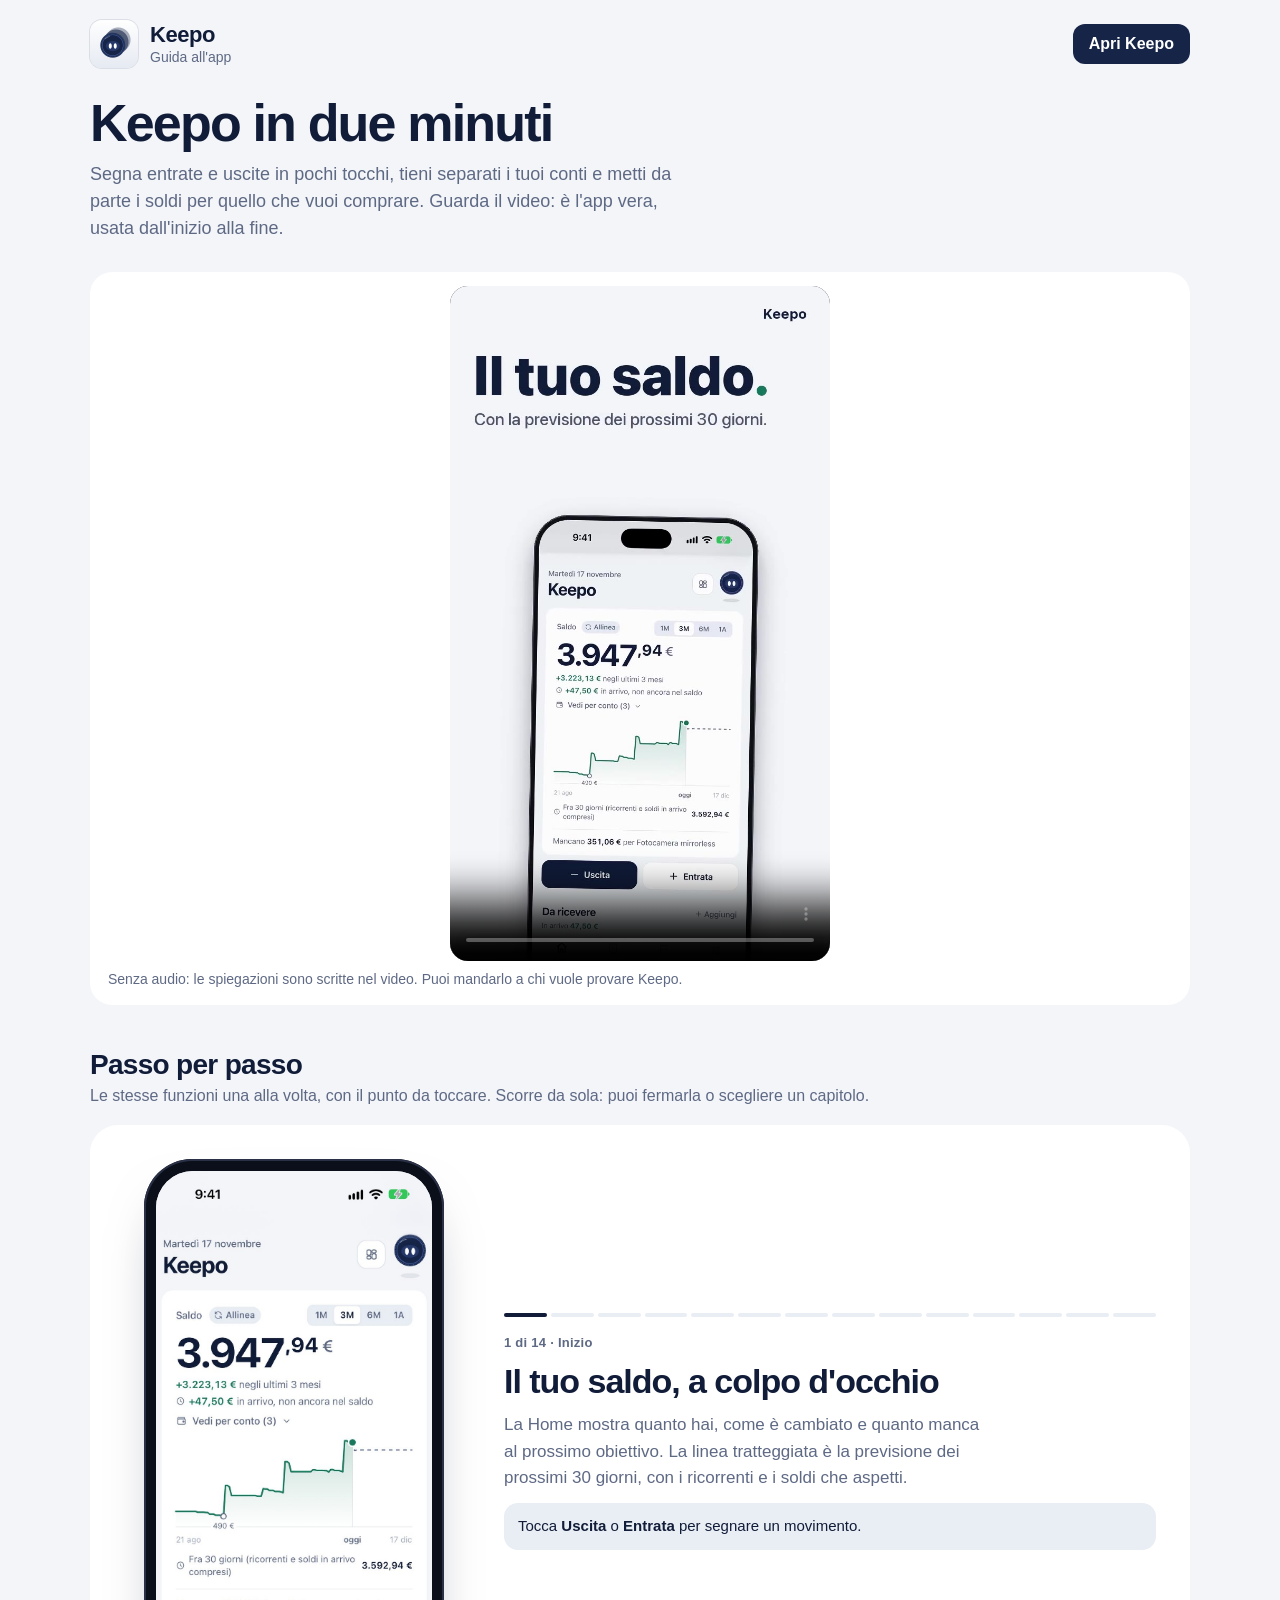
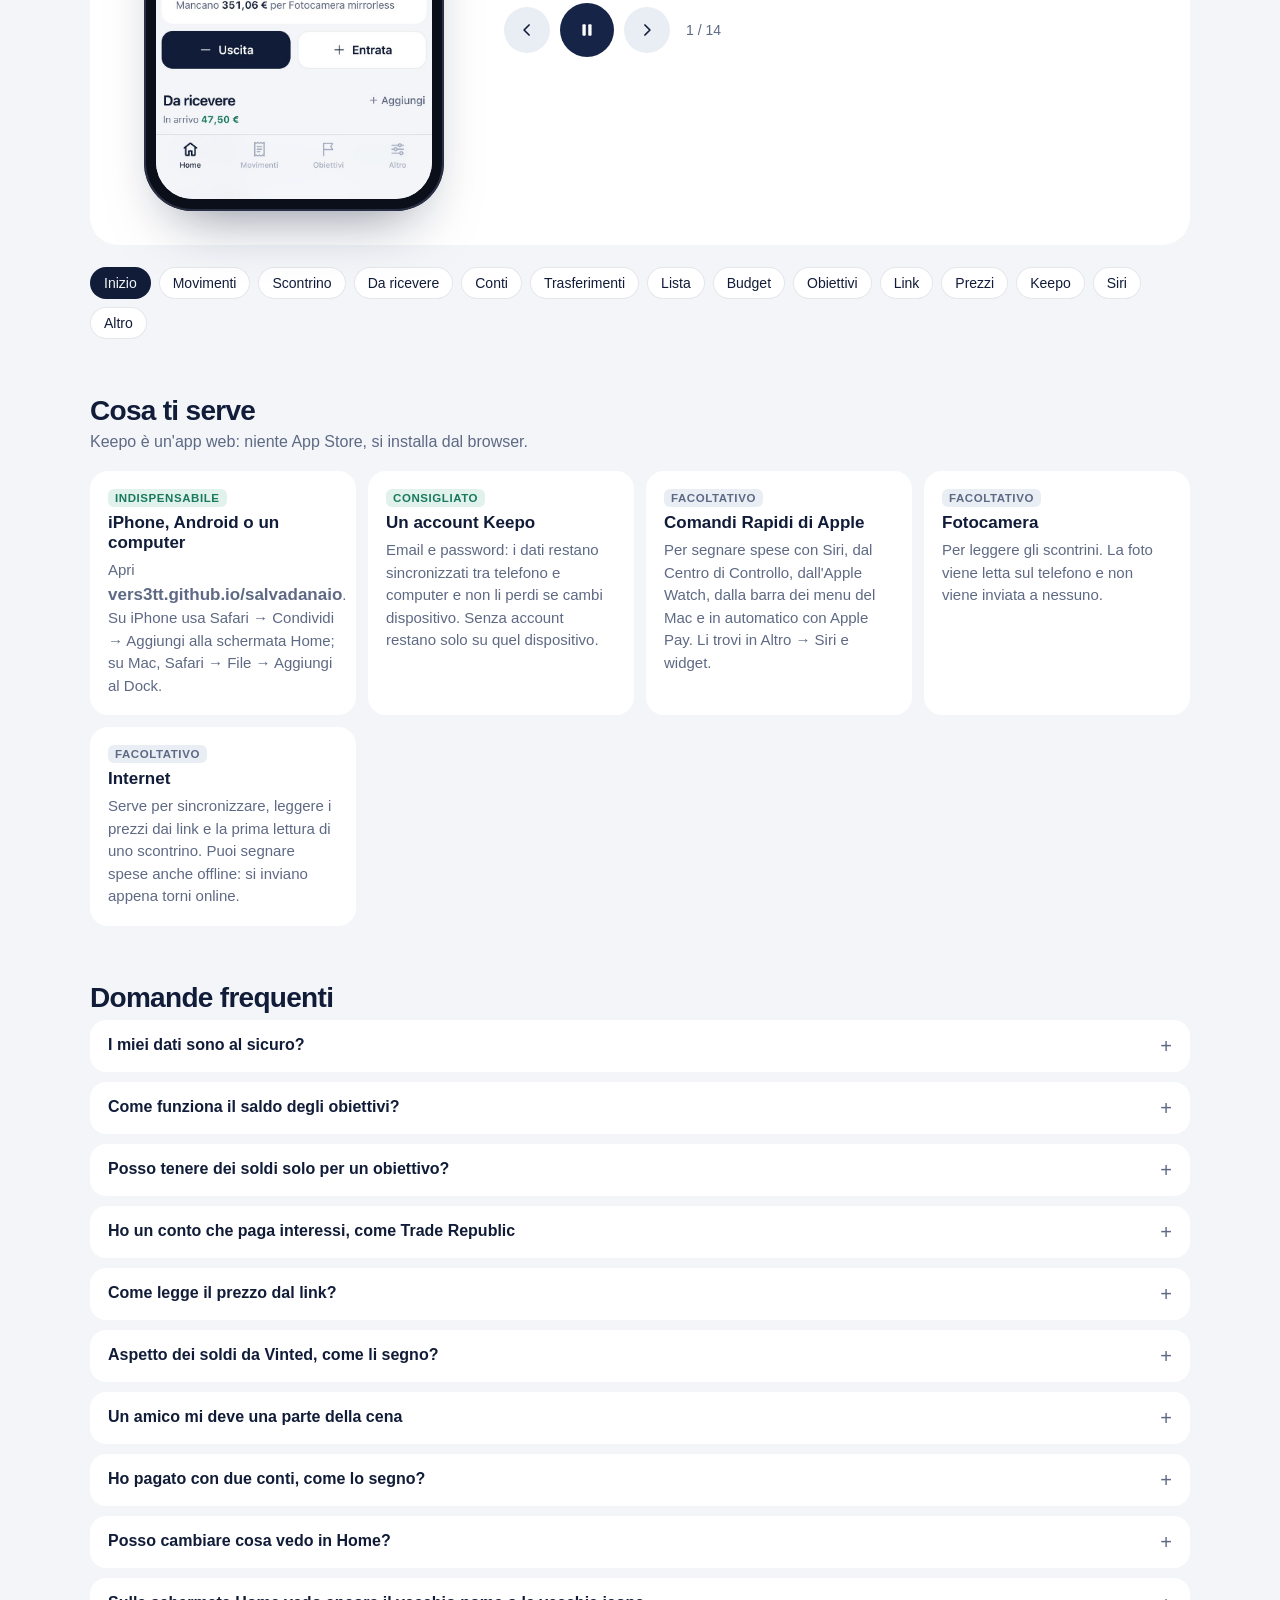
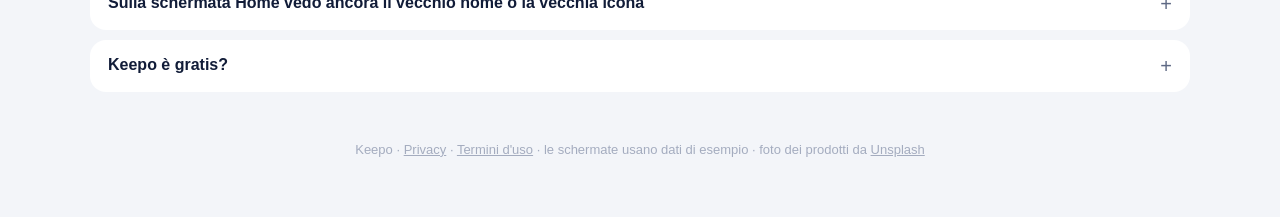
==== commit 332bcb80: "Categorie personalizzabili, interessi giorno per giorno come Trade Republic, trasferimenti fuori dai" ====
--- a/guida/index.html
+++ b/guida/index.html
@@ -154,7 +154,7 @@
     <details><summary>I miei dati sono al sicuro?</summary><p>Ogni account vede solo i propri dati: le regole del database lo impediscono a chiunque altro. Keepo non si collega alla tua banca e non chiede dati della carta. Puoi esportare un backup o eliminare l'account in qualsiasi momento da Altro.</p></details>
     <details><summary>Come funziona il saldo degli obiettivi?</summary><p>Tutto il saldo conta per ogni obiettivo: se hai 300 € e un obiettivo da 279 €, è raggiunto. Quando premi "L'ho comprato" Keepo segna l'uscita (anche divisa tra più conti) e gli altri obiettivi si aggiornano.</p></details>
     <details><summary>Posso tenere dei soldi solo per un obiettivo?</summary><p>Sì: apri l'obiettivo e tocca "Metti da parte". Quei soldi restano nel saldo, ma contano solo per lui; gli altri obiettivi usano quello che resta libero. Con "Togli" tornano a disposizione di tutti, e quando lo compri si liberano da soli.</p></details>
-    <details><summary>Ho un conto che paga interessi, come Trade Republic</summary><p>In Altro → Conti apri il conto (o aggiungilo) e scrivi l'interesse annuo. Keepo ti dice quanto rende al mese, già tolto il 26% di tasse, e a inizio mese segna da solo gli interessi come entrata su quel conto. Parte dal mese in cui lo attivi, non segna i mesi passati.</p></details>
+    <details><summary>Ho un conto che paga interessi, come Trade Republic</summary><p>In Altro → Conti apri il conto (o aggiungilo) e scrivi l'interesse annuo. Keepo ti dice quanto rende al mese, già tolto il 26% di tasse, e il 1° del mese segna da solo gli interessi come entrata su quel conto. Come Trade Republic, maturano ogni giorno sul saldo di quel giorno: accanto al conto vedi quanto hai già maturato questo mese. Partono dal giorno in cui li attivi, non dai mesi passati.</p></details>
     <details><summary>Come legge il prezzo dal link?</summary><p>Quando incolli il link di un prodotto Keepo apre la pagina e legge prezzo, nome e foto. Poi la ricontrolla ogni mattina e costruisce il grafico: ti dice quando il prezzo è il più basso visto. Alcuni siti bloccano la lettura automatica: in quel caso lo scrivi tu.</p></details>
     <details><summary>Aspetto dei soldi da Vinted, come li segno?</summary><video class="faq-clip" src="clip/daricevere.mp4" muted loop playsinline autoplay preload="metadata" aria-label="Video: si segna una vendita su Vinted da ricevere e poi si tocca il segno di arrivo quando arriva"></video><p>In Home, nel riquadro Da ricevere, tocca Aggiungi: importo, da chi e su quale conto arriveranno. Non entrano nel saldo finché non tocchi il cerchio accanto. Se Vinted paga meno per le commissioni, scrivi quanto è arrivato e per il resto scegli "Non arrivano".</p></details>
     <details><summary>Un amico mi deve una parte della cena</summary><p>Quando segni l'uscita tocca "Qualcuno ti deve una parte?" e scrivi quanto e chi. La sua parte finisce in Da ricevere, e quando te la ridà tocchi il cerchio accanto.</p></details>
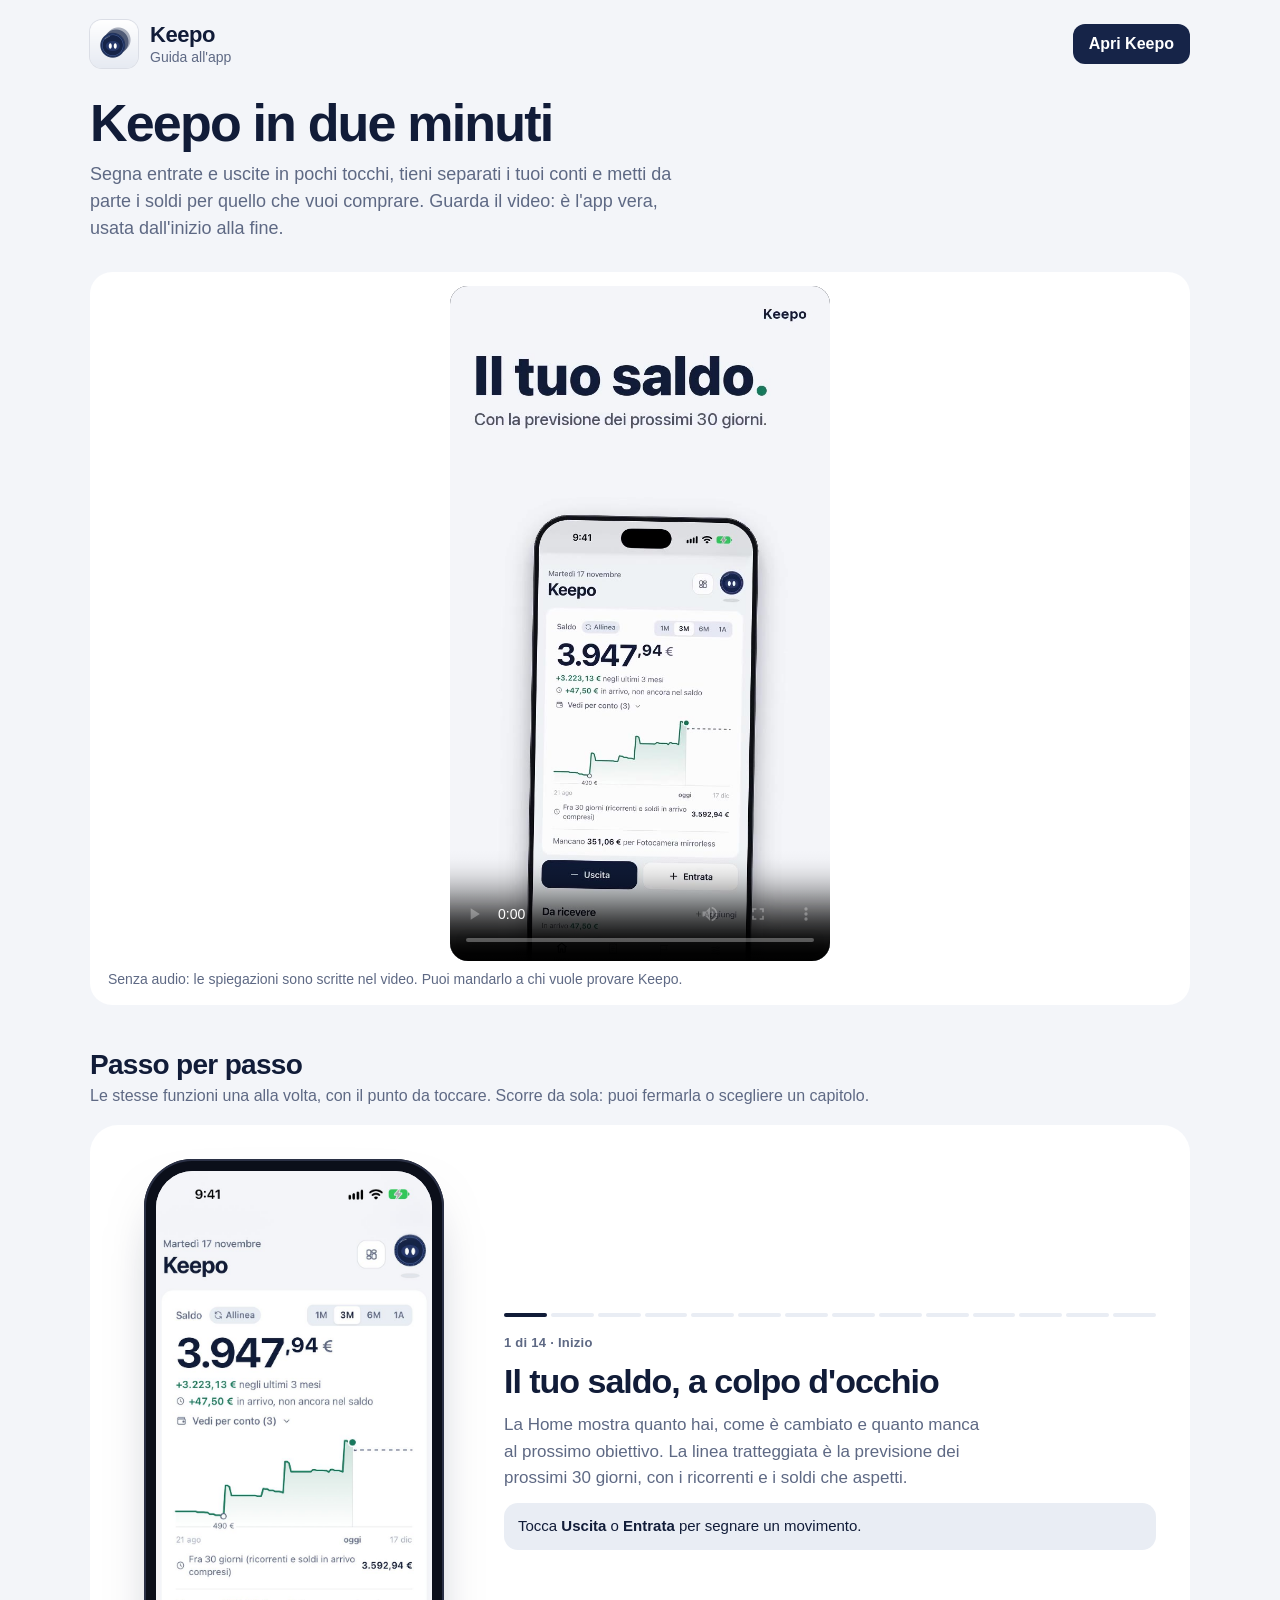
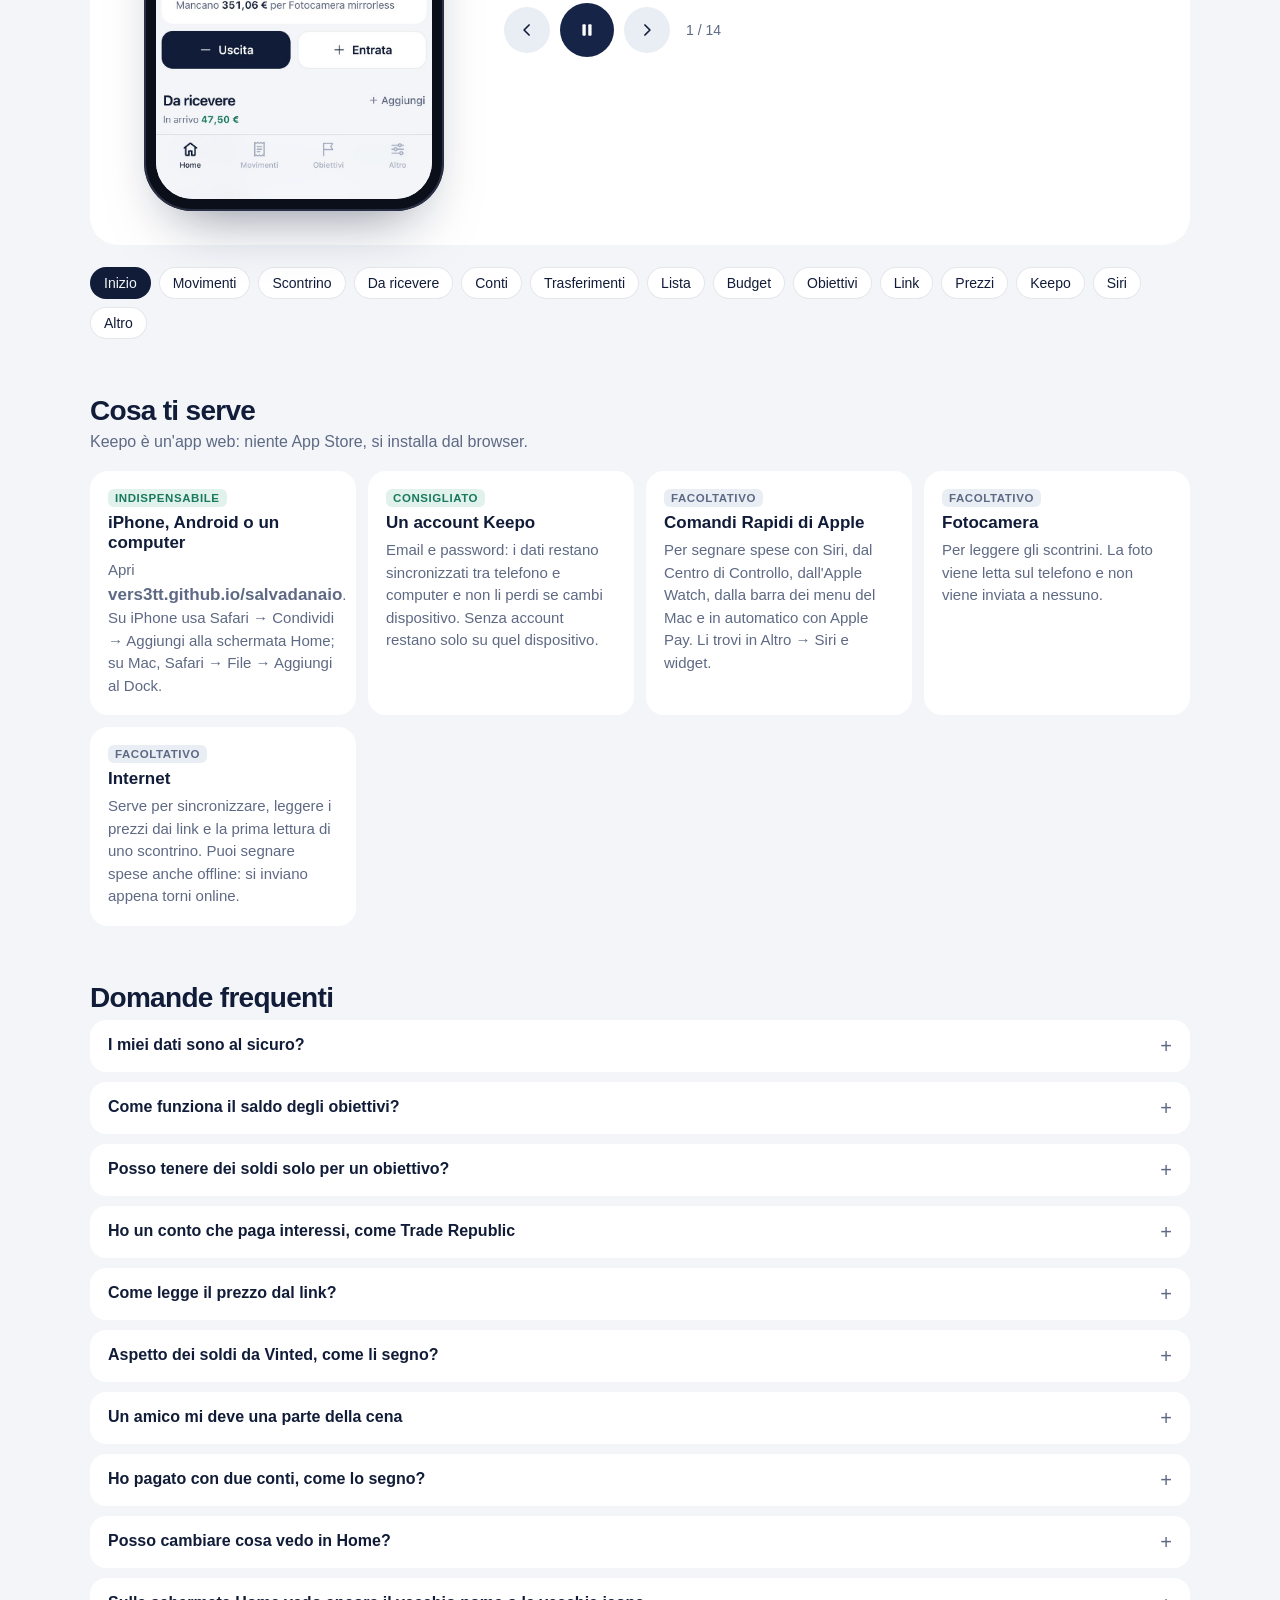
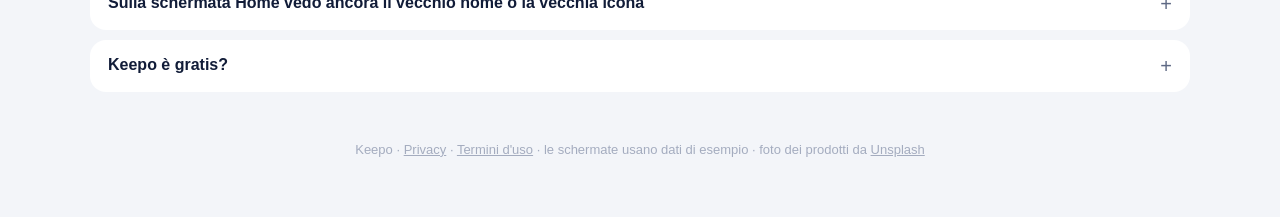
==== commit a139990c: "Via i bottoni doppi: un solo Nuovo obiettivo e un solo Personalizza la Home Co-Authored-By: Claude O" ====
--- a/guida/index.html
+++ b/guida/index.html
@@ -159,7 +159,7 @@
     <details><summary>Aspetto dei soldi da Vinted, come li segno?</summary><video class="faq-clip" src="clip/daricevere.mp4" muted loop playsinline autoplay preload="metadata" aria-label="Video: si segna una vendita su Vinted da ricevere e poi si tocca il segno di arrivo quando arriva"></video><p>In Home, nel riquadro Da ricevere, tocca Aggiungi: importo, da chi e su quale conto arriveranno. Non entrano nel saldo finché non tocchi il cerchio accanto. Se Vinted paga meno per le commissioni, scrivi quanto è arrivato e per il resto scegli "Non arrivano".</p></details>
     <details><summary>Un amico mi deve una parte della cena</summary><p>Quando segni l'uscita tocca "Qualcuno ti deve una parte?" e scrivi quanto e chi. La sua parte finisce in Da ricevere, e quando te la ridà tocchi il cerchio accanto.</p></details>
     <details><summary>Ho pagato con due conti, come lo segno?</summary><p>Apri il movimento e tocca "Dividi tra più conti": scrivi quanto è uscito da ogni conto, il resto va da solo senza conto. Per spostare soldi tra conti (es. una ricarica di Hype) usa "Sposta tra conti": non conta come entrata o uscita.</p></details>
-    <details><summary>Posso cambiare cosa vedo in Home?</summary><p>Sì. Tocca l'icona in alto accanto a Keepo, oppure "Personalizza la Home" in fondo alla pagina. Poi trascina i riquadri nell'ordine che vuoi (sul telefono tienili premuti), tocca "Nascondi" su quelli che non usi o scegli una delle disposizioni pronte. Quelli nascosti li rimetti dalla stessa schermata. Il saldo si può spostare ma non nascondere.</p></details>
+    <details><summary>Posso cambiare cosa vedo in Home?</summary><p>Sì. Tocca l'icona in alto accanto a Keepo. Poi trascina i riquadri nell'ordine che vuoi (sul telefono tienili premuti), tocca "Nascondi" su quelli che non usi o scegli una delle disposizioni pronte. Quelli nascosti li rimetti dalla stessa schermata. Il saldo si può spostare ma non nascondere.</p></details>
     <details><summary>Sulla schermata Home vedo ancora il vecchio nome o la vecchia icona</summary><p>iOS non aggiorna nome e icona delle app web. Elimina l'app dalla schermata Home e aggiungila di nuovo da Safari: se hai un account, i dati restano.</p></details>
     <details><summary>Keepo è gratis?</summary><p>Sì. In futuro alcune funzioni avanzate, come il collegamento automatico dei conti bancari, potrebbero far parte di un abbonamento Premium facoltativo. Quello che usi oggi resta gratuito.</p></details>
   </section>
